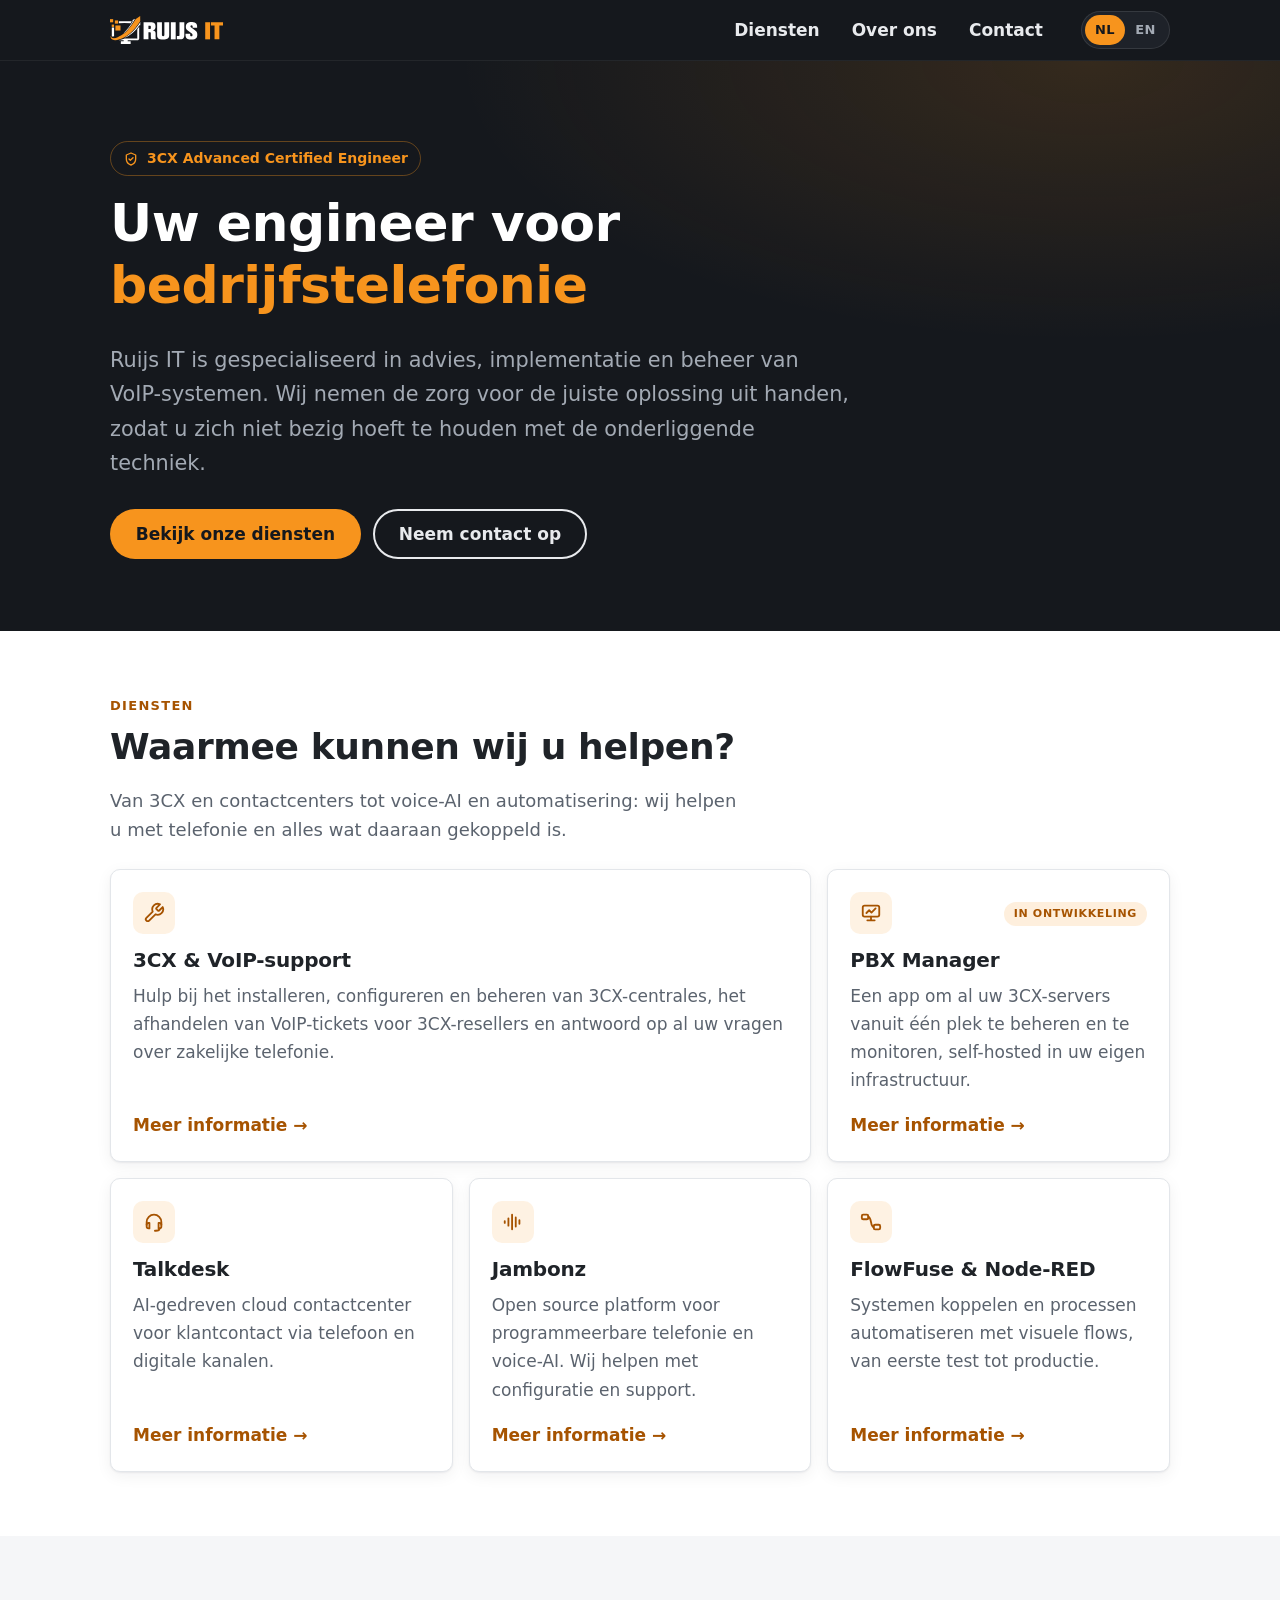
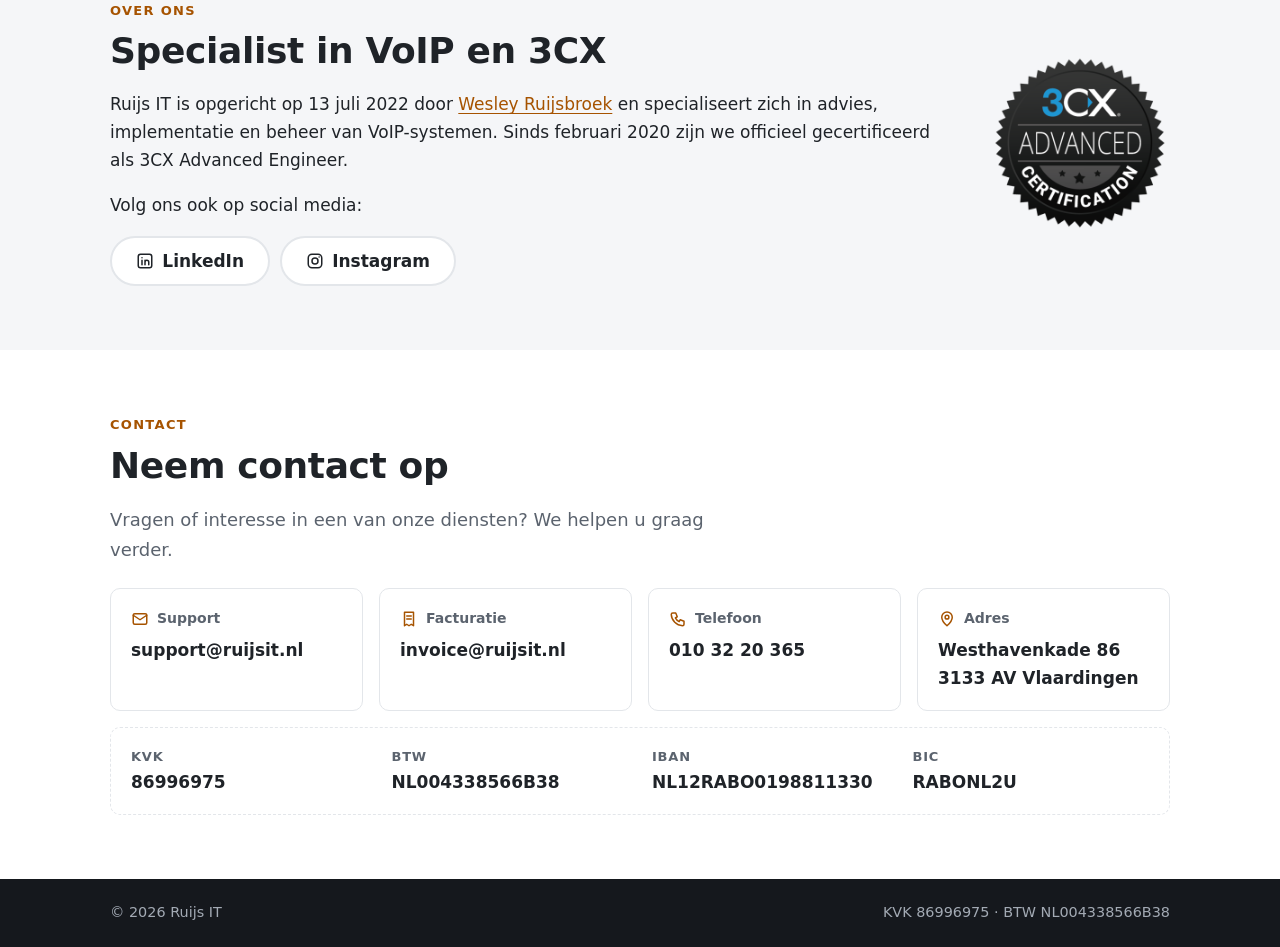
==== index.html @ 97616f8e "first" ====
<!DOCTYPE html>
<html lang="nl">
<head>
  <meta charset="utf-8">
  <meta name="viewport" content="width=device-width, initial-scale=1">
  <title data-i18n="home.title">Ruijs IT — Uw engineer voor bedrijfstelefonie</title>
  <meta name="description" content="Ruijs IT helpt bedrijven met VoIP en zakelijke telefonie: 3CX, Talkdesk, Jambonz, Node-RED en FlowFuse." data-i18n-content="home.meta">
  <meta name="author" content="Ruijs IT">
  <meta name="theme-color" content="#15181d">

  <meta property="og:type" content="website">
  <meta property="og:url" content="https://ruijsit.nl/">
  <meta property="og:title" content="Ruijs IT">
  <meta property="og:description" content="Ruijs IT, uw engineer voor bedrijfstelefonie.">
  <meta property="og:image" content="https://ruijsit.nl/assets/logo/icon-gray-v1-256-white.png">

  <link rel="icon" href="favicon.ico">
  <link rel="stylesheet" href="assets/css/style.css">
  <script src="assets/js/i18n.js" defer></script>
  <script src="assets/js/main.js" defer></script>
</head>
<body id="top">
  <a class="skip-link" href="#main" data-i18n="skip">Naar de inhoud</a>

  <header class="site-header">
    <div class="container header-inner">
      <a class="brand" href="#top">
        <img src="assets/logo/logo-white-v1.svg" alt="Ruijs IT" width="113" height="28">
      </a>

      <nav class="site-nav" id="site-nav" aria-label="Hoofdmenu" data-i18n-aria-label="nav.label">
        <ul>
          <li><a href="#diensten" data-i18n="nav.services">Diensten</a></li>
          <li><a href="#over-ons" data-i18n="nav.about">Over ons</a></li>
          <li><a href="#contact" data-i18n="nav.contact">Contact</a></li>
        </ul>
      </nav>

      <div class="lang-switch" role="group" aria-label="Taal" data-i18n-aria-label="lang.label">
        <button type="button" data-lang="nl" aria-pressed="true" lang="nl" title="Nederlands">NL</button>
        <button type="button" data-lang="en" aria-pressed="false" lang="en" title="English">EN</button>
      </div>

      <button class="nav-toggle" type="button" aria-expanded="false" aria-controls="site-nav" aria-label="Menu">
        <svg class="icon-open" viewBox="0 0 24 24" fill="none" stroke="currentColor" stroke-width="2" stroke-linecap="round" aria-hidden="true"><path d="M4 7h16M4 12h16M4 17h16"/></svg>
        <svg class="icon-close" viewBox="0 0 24 24" fill="none" stroke="currentColor" stroke-width="2" stroke-linecap="round" aria-hidden="true"><path d="M6 6l12 12M18 6L6 18"/></svg>
      </button>
    </div>
  </header>

  <main id="main">

    <!-- Hero -->
    <section class="hero">
      <div class="container">
        <span class="hero-badge">
          <svg viewBox="0 0 24 24" fill="none" stroke="currentColor" stroke-width="2" stroke-linecap="round" stroke-linejoin="round" aria-hidden="true"><path d="M12 3l7 3v6c0 4.5-3 7.7-7 9-4-1.3-7-4.5-7-9V6z"/><path d="M9 12l2 2 4-4"/></svg>
          3CX Advanced Certified Engineer
        </span>
        <h1 data-i18n="hero.title">Uw engineer voor <span class="accent">bedrijfstelefonie</span></h1>
        <p class="lead" data-i18n="hero.lead">Ruijs IT is gespecialiseerd in advies, implementatie en beheer van VoIP-systemen. Wij nemen de zorg voor de juiste oplossing uit handen, zodat u zich niet bezig hoeft te houden met de onderliggende techniek.</p>
        <div class="btn-row">
          <a class="btn btn-primary" href="#diensten" data-i18n="hero.ctaServices">Bekijk onze diensten</a>
          <a class="btn btn-outline" href="#contact" data-i18n="hero.ctaContact">Neem contact op</a>
        </div>
      </div>
    </section>

    <!-- Diensten -->
    <section class="section" id="diensten" aria-labelledby="diensten-title">
      <div class="container">
        <div class="section-head">
          <span class="eyebrow" data-i18n="nav.services">Diensten</span>
          <h2 id="diensten-title" data-i18n="services.title">Waarmee kunnen wij u helpen?</h2>
          <p data-i18n="services.intro">Van 3CX en contactcenters tot voice-AI en automatisering: wij helpen u met telefonie en alles wat daaraan gekoppeld is.</p>
        </div>

        <div class="cards">
          <article class="card card-wide">
            <div class="card-icon">
              <svg viewBox="0 0 24 24" fill="none" stroke="currentColor" stroke-width="2" stroke-linecap="round" stroke-linejoin="round" aria-hidden="true"><path d="M14.7 6.3a1 1 0 0 0 0 1.4l1.6 1.6a1 1 0 0 0 1.4 0l3.8-3.8a6 6 0 0 1-7.9 7.9l-6.9 6.9a2.1 2.1 0 0 1-3-3l6.9-6.9a6 6 0 0 1 7.9-7.9z"/></svg>
            </div>
            <h3><a href="diensten/3cx-voip-support.html" data-i18n="support.title">3CX &amp; VoIP-support</a></h3>
            <p data-i18n="services.support">Hulp bij het installeren, configureren en beheren van 3CX-centrales, het afhandelen van VoIP-tickets voor 3CX-resellers en antwoord op al uw vragen over zakelijke telefonie.</p>
            <span class="card-more" aria-hidden="true"><span data-i18n="services.more">Meer informatie</span> →</span>
          </article>

          <article class="card">
            <div class="card-icon">
              <svg viewBox="0 0 24 24" fill="none" stroke="currentColor" stroke-width="2" stroke-linecap="round" stroke-linejoin="round" aria-hidden="true"><rect x="3" y="4" width="18" height="12" rx="2"/><path d="M8 20h8M12 16v4"/><path d="M7 12l3-3 2.5 2.5L17 7"/></svg>
            </div>
            <span class="tag" data-i18n="pbx.status">In ontwikkeling</span>
            <h3><a href="diensten/pbx-manager.html">PBX Manager</a></h3>
            <p data-i18n="services.pbx">Een app om al uw 3CX-servers vanuit één plek te beheren en te monitoren, self-hosted in uw eigen infrastructuur.</p>
            <span class="card-more" aria-hidden="true"><span data-i18n="services.more">Meer informatie</span> →</span>
          </article>

          <article class="card">
            <div class="card-icon">
              <svg viewBox="0 0 24 24" fill="none" stroke="currentColor" stroke-width="2" stroke-linecap="round" stroke-linejoin="round" aria-hidden="true"><path d="M4 15v-3a8 8 0 0 1 16 0v3"/><path d="M4 15a2 2 0 0 1 2-2h1v6H6a2 2 0 0 1-2-2z"/><path d="M20 15a2 2 0 0 0-2-2h-1v6h1a2 2 0 0 0 2-2z"/><path d="M18 19c0 1.5-1.5 2.5-4 2.5h-1"/></svg>
            </div>
            <h3><a href="diensten/talkdesk.html">Talkdesk</a></h3>
            <p data-i18n="services.talkdesk">AI-gedreven cloud contactcenter voor klantcontact via telefoon en digitale kanalen.</p>
            <span class="card-more" aria-hidden="true"><span data-i18n="services.more">Meer informatie</span> →</span>
          </article>

          <article class="card">
            <div class="card-icon">
              <svg viewBox="0 0 24 24" fill="none" stroke="currentColor" stroke-width="2" stroke-linecap="round" stroke-linejoin="round" aria-hidden="true"><path d="M3 11v2M7 8v8M11 4v16M15 7v10M19 10v4"/></svg>
            </div>
            <h3><a href="diensten/jambonz.html">Jambonz</a></h3>
            <p data-i18n="services.jambonz">Open source platform voor programmeerbare telefonie en voice-AI. Wij helpen met configuratie en support.</p>
            <span class="card-more" aria-hidden="true"><span data-i18n="services.more">Meer informatie</span> →</span>
          </article>

          <article class="card">
            <div class="card-icon">
              <svg viewBox="0 0 24 24" fill="none" stroke="currentColor" stroke-width="2" stroke-linecap="round" stroke-linejoin="round" aria-hidden="true"><rect x="2" y="4" width="7" height="5" rx="1.5"/><rect x="15" y="15" width="7" height="5" rx="1.5"/><path d="M9 6.5c4 0 2 11 6 11"/></svg>
            </div>
            <h3><a href="diensten/flowfuse-node-red.html">FlowFuse &amp; Node-RED</a></h3>
            <p data-i18n="services.flowfuse">Systemen koppelen en processen automatiseren met visuele flows, van eerste test tot productie.</p>
            <span class="card-more" aria-hidden="true"><span data-i18n="services.more">Meer informatie</span> →</span>
          </article>
        </div>
      </div>
    </section>

    <!-- Over ons -->
    <section class="section section-alt" id="over-ons" aria-labelledby="over-ons-title">
      <div class="container split">
        <div>
          <span class="eyebrow" data-i18n="nav.about">Over ons</span>
          <h2 id="over-ons-title" data-i18n="about.title">Specialist in VoIP en 3CX</h2>
          <p data-i18n="about.text">Ruijs IT is opgericht op 13 juli 2022 door <a href="https://www.linkedin.com/in/wesleyruijsbroek" target="_blank" rel="noopener">Wesley Ruijsbroek</a> en specialiseert zich in advies, implementatie en beheer van VoIP-systemen. Sinds februari 2020 zijn we officieel gecertificeerd als 3CX Advanced Engineer.</p>
          <p data-i18n="about.follow">Volg ons ook op social media:</p>
          <div class="socials">
            <a class="btn btn-outline-dark" href="https://www.linkedin.com/company/ruijsit" target="_blank" rel="noopener">
              <svg viewBox="0 0 24 24" fill="none" stroke="currentColor" stroke-width="2" stroke-linecap="round" stroke-linejoin="round" aria-hidden="true"><rect x="3" y="3" width="18" height="18" rx="3"/><path d="M8 11v6M8 7.5v.01M12 17v-6M12 13.5a2.5 2.5 0 0 1 5 0V17"/></svg>
              LinkedIn
            </a>
            <a class="btn btn-outline-dark" href="https://www.instagram.com/ruijsit" target="_blank" rel="noopener">
              <svg viewBox="0 0 24 24" fill="none" stroke="currentColor" stroke-width="2" stroke-linecap="round" stroke-linejoin="round" aria-hidden="true"><rect x="3" y="3" width="18" height="18" rx="5"/><circle cx="12" cy="12" r="4"/><path d="M17.5 6.5v.01"/></svg>
              Instagram
            </a>
          </div>
        </div>
        <div class="split-media">
          <img src="assets/img/advanced-certification.png" width="200" height="196" loading="lazy"
               alt="Certificeringsbadge 3CX Advanced Engineer" data-i18n-alt="about.badgeAlt">
        </div>
      </div>
    </section>

    <!-- Contact -->
    <section class="section" id="contact" aria-labelledby="contact-title">
      <div class="container">
        <div class="section-head">
          <span class="eyebrow">Contact</span>
          <h2 id="contact-title" data-i18n="contact.title">Neem contact op</h2>
          <p data-i18n="contact.intro">Vragen of interesse in een van onze diensten? We helpen u graag verder.</p>
        </div>

        <div class="contact-grid">
          <div class="contact-item">
            <div class="label">
              <svg viewBox="0 0 24 24" fill="none" stroke="currentColor" stroke-width="2" stroke-linecap="round" stroke-linejoin="round" aria-hidden="true"><rect x="3" y="5" width="18" height="14" rx="2"/><path d="M3 7l9 6 9-6"/></svg>
              Support
            </div>
            <a href="mailto:support@ruijsit.nl">support@ruijsit.nl</a>
          </div>
          <div class="contact-item">
            <div class="label">
              <svg viewBox="0 0 24 24" fill="none" stroke="currentColor" stroke-width="2" stroke-linecap="round" stroke-linejoin="round" aria-hidden="true"><path d="M6 3h12v18l-3-2-3 2-3-2-3 2z"/><path d="M9 8h6M9 12h6"/></svg>
              <span data-i18n="contact.billing">Facturatie</span>
            </div>
            <a href="mailto:invoice@ruijsit.nl">invoice@ruijsit.nl</a>
          </div>
          <div class="contact-item">
            <div class="label">
              <svg viewBox="0 0 24 24" fill="none" stroke="currentColor" stroke-width="2" stroke-linecap="round" stroke-linejoin="round" aria-hidden="true"><path d="M5 4h4l2 5-2.5 1.5a11 11 0 0 0 5 5L15 13l5 2v4a2 2 0 0 1-2 2A16 16 0 0 1 3 6a2 2 0 0 1 2-2"/></svg>
              <span data-i18n="contact.phone">Telefoon</span>
            </div>
            <a href="tel:+31103220365" data-i18n="contact.phoneNumber">010 32 20 365</a>
          </div>
          <div class="contact-item">
            <div class="label">
              <svg viewBox="0 0 24 24" fill="none" stroke="currentColor" stroke-width="2" stroke-linecap="round" stroke-linejoin="round" aria-hidden="true"><path d="M12 21s-7-6.2-7-11.5a7 7 0 0 1 14 0C19 14.8 12 21 12 21z"/><circle cx="12" cy="9.5" r="2.5"/></svg>
              <span data-i18n="contact.address">Adres</span>
            </div>
            <a href="https://www.google.nl/maps/place/Westhavenkade+86,+3133+AV+Vlaardingen" target="_blank" rel="noopener">Westhavenkade 86<br>3133 AV Vlaardingen</a>
          </div>
        </div>

        <dl class="company-details">
          <div><dt data-i18n="company.kvk">KVK</dt><dd>86996975</dd></div>
          <div><dt data-i18n="company.vat">BTW</dt><dd>NL004338566B38</dd></div>
          <div><dt>IBAN</dt><dd>NL12RABO0198811330</dd></div>
          <div><dt>BIC</dt><dd>RABONL2U</dd></div>
        </dl>
      </div>
    </section>

  </main>

  <footer class="site-footer">
    <div class="container footer-inner">
      <p>© <span data-year>2026</span> Ruijs IT</p>
      <p data-i18n="footer.reg">KVK 86996975 · BTW NL004338566B38</p>
    </div>
  </footer>
</body>
</html>
---- assets/css/style.css ----
/* ==========================================================================
   Ruijs IT — stylesheet
   ========================================================================== */

:root {
  --orange: #f7941d;          /* brand orange: buttons, accents on dark */
  --orange-hover: #e5850f;
  --orange-ink: #a65300;      /* orange that is readable on white (links) */

  --dark: #15181d;            /* header, hero, footer */
  --dark-soft: #1e2229;
  --text: #1f2328;
  --text-muted: #5b636e;
  --text-on-dark: #e8eaed;
  --text-on-dark-muted: #a3aab4;

  --bg: #ffffff;
  --bg-alt: #f5f6f8;
  --border: #e3e6ea;

  --radius: 10px;
  --shadow: 0 1px 2px rgba(16, 24, 40, .06), 0 4px 16px rgba(16, 24, 40, .06);
  --container: 1100px;
  --header-h: 60px;

  --font: system-ui, -apple-system, "Segoe UI", Roboto, "Helvetica Neue", Arial, sans-serif;
}

/* ---------- Base ---------- */

*, *::before, *::after { box-sizing: border-box; }

html {
  scroll-padding-top: calc(var(--header-h) + 12px);
  -webkit-text-size-adjust: 100%;
}

@media (prefers-reduced-motion: no-preference) {
  html { scroll-behavior: smooth; }
}

body {
  margin: 0;
  font-family: var(--font);
  font-size: 1.0625rem;
  line-height: 1.65;
  color: var(--text);
  background: var(--bg);
}

img { max-width: 100%; height: auto; display: block; }

h1, h2, h3 { line-height: 1.2; margin: 0 0 .5em; letter-spacing: -.01em; }
h1 { font-size: clamp(2rem, 4.5vw, 3.25rem); font-weight: 800; }
h2 { font-size: clamp(1.6rem, 3vw, 2.25rem); font-weight: 750; }
h3 { font-size: 1.25rem; font-weight: 700; }
p  { margin: 0 0 1em; }

a { color: var(--orange-ink); text-underline-offset: 3px; }
a:hover { color: var(--text); }

:focus-visible { outline: 3px solid var(--orange); outline-offset: 2px; border-radius: 4px; }

.container {
  width: 100%;
  max-width: var(--container);
  margin: 0 auto;
  padding: 0 20px;
}

.accent { color: var(--orange); }

.skip-link {
  position: absolute;
  left: 12px;
  top: -100px;
  z-index: 100;
  padding: 8px 14px;
  background: var(--orange);
  color: var(--dark);
  font-weight: 700;
  border-radius: 6px;
}
.skip-link:focus { top: 12px; }

/* ---------- Buttons ---------- */

.btn {
  display: inline-flex;
  align-items: center;
  gap: .5em;
  padding: .75em 1.4em;
  border: 2px solid transparent;
  border-radius: 999px;
  font: inherit;
  font-weight: 700;
  line-height: 1.2;
  text-decoration: none;
  cursor: pointer;
  transition: background-color .15s, border-color .15s, color .15s;
}

.btn-primary { background: var(--orange); color: var(--dark); }
.btn-primary:hover { background: var(--orange-hover); color: var(--dark); }

.btn-outline { border-color: currentColor; color: var(--text-on-dark); }
.btn-outline:hover { color: var(--orange); }

.btn-outline-dark { border-color: var(--border); color: var(--text); background: var(--bg); }
.btn-outline-dark:hover { border-color: var(--text); color: var(--text); }

.btn-row { display: flex; flex-wrap: wrap; gap: 12px; }

/* ---------- Header ---------- */

.site-header {
  position: sticky;
  top: 0;
  z-index: 50;
  background: var(--dark);
  border-bottom: 1px solid rgba(255, 255, 255, .06);
}

.header-inner {
  display: flex;
  align-items: center;
  gap: 24px;
  height: var(--header-h);
}

.brand { display: inline-flex; flex-shrink: 0; }
.brand img { height: 28px; width: auto; }

.site-nav { margin-left: auto; }

.site-nav ul {
  display: flex;
  gap: 4px;
  margin: 0;
  padding: 0;
  list-style: none;
}

.site-nav a {
  display: block;
  padding: 8px 14px;
  color: var(--text-on-dark);
  font-weight: 600;
  text-decoration: none;
  border-radius: 6px;
}
.site-nav a:hover { color: var(--orange); }

.lang-switch {
  display: inline-flex;
  padding: 3px;
  background: var(--dark-soft);
  border: 1px solid rgba(255, 255, 255, .1);
  border-radius: 999px;
}

.lang-switch button {
  padding: 4px 10px;
  border: 0;
  border-radius: 999px;
  background: transparent;
  color: var(--text-on-dark-muted);
  font: inherit;
  font-size: .8125rem;
  font-weight: 700;
  letter-spacing: .04em;
  cursor: pointer;
}
.lang-switch button:hover { color: var(--text-on-dark); }
.lang-switch button[aria-pressed="true"] { background: var(--orange); color: var(--dark); }

.nav-toggle {
  display: none;
  width: 42px;
  height: 42px;
  padding: 0;
  border: 0;
  border-radius: 6px;
  background: transparent;
  color: var(--text-on-dark);
  cursor: pointer;
}
.nav-toggle svg { width: 26px; height: 26px; margin: auto; }
.nav-toggle .icon-close { display: none; }
.nav-open .nav-toggle .icon-open { display: none; }
.nav-open .nav-toggle .icon-close { display: block; }

@media (max-width: 760px) {
  .header-inner { gap: 12px; }
  .lang-switch { margin-left: auto; }
  .nav-toggle { display: inline-flex; }

  .site-nav {
    display: none;
    position: absolute;
    top: var(--header-h);
    left: 0;
    right: 0;
    background: var(--dark);
    border-bottom: 1px solid rgba(255, 255, 255, .08);
  }
  .nav-open .site-nav { display: block; }

  .site-nav ul {
    flex-direction: column;
    max-width: var(--container);
    margin: 0 auto;
    padding: 8px 20px 16px;
  }
  .site-nav a { padding: 12px 0; font-size: 1.0625rem; }
}

/* ---------- Hero (home) ---------- */

.hero {
  background:
    radial-gradient(900px 400px at 85% 0%, rgba(247, 148, 29, .14), transparent 70%),
    var(--dark);
  color: var(--text-on-dark);
  padding: clamp(44px, 7vw, 80px) 0 clamp(44px, 6vw, 72px);
}

.hero h1 { max-width: 16ch; color: #fff; }

.hero .lead {
  max-width: 56ch;
  margin-bottom: 1.4em;
  font-size: clamp(1.125rem, 2vw, 1.3rem);
  color: var(--text-on-dark-muted);
}

.hero-badge {
  display: inline-flex;
  align-items: center;
  gap: 8px;
  margin-bottom: 16px;
  padding: 5px 12px;
  border: 1px solid rgba(247, 148, 29, .35);
  border-radius: 999px;
  color: var(--orange);
  font-size: .875rem;
  font-weight: 700;
}
.hero-badge svg { width: 16px; height: 16px; }

/* ---------- Sections ---------- */

.section { padding: clamp(40px, 5.5vw, 64px) 0; }
.section-alt { background: var(--bg-alt); }

.section-head { max-width: 640px; margin-bottom: 24px; }
.section-head p { color: var(--text-muted); font-size: 1.125rem; margin: 0; }

.eyebrow {
  display: block;
  margin-bottom: 8px;
  color: var(--orange-ink);
  font-size: .8125rem;
  font-weight: 800;
  letter-spacing: .1em;
  text-transform: uppercase;
}

/* ---------- Service cards ---------- */

.cards {
  display: grid;
  grid-template-columns: 1fr;
  gap: 16px;
}

@media (min-width: 640px) {
  .cards { grid-template-columns: repeat(2, 1fr); }
  .card-wide { grid-column: span 2; }
}

@media (min-width: 960px) {
  .cards { grid-template-columns: repeat(3, 1fr); }
}

.card {
  position: relative;
  display: flex;
  flex-direction: column;
  padding: 22px;
  background: var(--bg);
  border: 1px solid var(--border);
  border-radius: var(--radius);
  box-shadow: var(--shadow);
  transition: border-color .15s, transform .15s;
}
.card:hover { border-color: var(--orange); }

@media (prefers-reduced-motion: no-preference) {
  .card:hover { transform: translateY(-2px); }
}

.card-icon {
  display: grid;
  place-items: center;
  width: 42px;
  height: 42px;
  margin-bottom: 14px;
  border-radius: 10px;
  background: rgba(247, 148, 29, .12);
  color: var(--orange-ink);
}
.card-icon svg { width: 22px; height: 22px; }

.card h3 a { color: var(--text); text-decoration: none; }
/* make the whole card clickable via the title link */
.card h3 a::after { content: ""; position: absolute; inset: 0; border-radius: var(--radius); }

.card p { color: var(--text-muted); }

.tag {
  display: inline-block;
  margin-left: 8px;
  padding: 3px 10px;
  border-radius: 999px;
  background: rgba(247, 148, 29, .15);
  color: var(--orange-ink);
  font-size: .6875rem;
  font-weight: 800;
  letter-spacing: .06em;
  text-transform: uppercase;
  vertical-align: middle;
  white-space: nowrap;
}
.page-hero .tag { margin: 0 0 14px; color: var(--orange); }
.card .tag { position: absolute; top: 32px; right: 22px; margin: 0; }

.card-more {
  margin-top: auto;
  color: var(--orange-ink);
  font-weight: 700;
}

/* ---------- About ---------- */

.split {
  display: grid;
  grid-template-columns: minmax(0, 1fr) auto;
  gap: 32px;
  align-items: center;
}

.split-media img { width: 180px; }

@media (max-width: 760px) {
  .split { grid-template-columns: 1fr; gap: 32px; }
  .split-media { order: -1; }
  .split-media img { width: 140px; }
}

.socials { display: flex; flex-wrap: wrap; gap: 10px; margin-top: 16px; }
.socials svg { width: 18px; height: 18px; }

/* ---------- Contact ---------- */

.contact-grid {
  display: grid;
  grid-template-columns: repeat(auto-fit, minmax(230px, 1fr));
  gap: 16px;
}

.contact-item {
  padding: 18px 20px;
  background: var(--bg);
  border: 1px solid var(--border);
  border-radius: var(--radius);
}

.contact-item .label {
  display: flex;
  align-items: center;
  gap: 8px;
  margin-bottom: 6px;
  color: var(--text-muted);
  font-size: .875rem;
  font-weight: 700;
}
.contact-item .label svg { width: 18px; height: 18px; color: var(--orange-ink); }

.contact-item a {
  color: var(--text);
  font-weight: 700;
  text-decoration: none;
  word-break: break-word;
}
.contact-item a:hover { color: var(--orange-ink); text-decoration: underline; }

.company-details {
  display: grid;
  grid-template-columns: repeat(auto-fit, minmax(180px, 1fr));
  gap: 12px 24px;
  margin: 16px 0 0;
  padding: 18px 20px;
  border: 1px dashed var(--border);
  border-radius: var(--radius);
}
.company-details div { display: flex; flex-direction: column; }
.company-details dt { color: var(--text-muted); font-size: .8125rem; font-weight: 700; text-transform: uppercase; letter-spacing: .06em; }
.company-details dd { margin: 0; font-weight: 600; font-variant-numeric: tabular-nums; }

/* ---------- Service detail pages ---------- */

.page-hero {
  background:
    radial-gradient(800px 300px at 90% 0%, rgba(247, 148, 29, .12), transparent 70%),
    var(--dark);
  color: var(--text-on-dark);
  padding: clamp(32px, 5vw, 56px) 0;
}
.page-hero h1 { color: #fff; margin-bottom: .3em; }
.page-hero .lead { max-width: 60ch; margin: 0; font-size: 1.2rem; color: var(--text-on-dark-muted); }

.breadcrumb {
  display: flex;
  flex-wrap: wrap;
  gap: 8px;
  margin: 0 0 14px;
  padding: 0;
  list-style: none;
  font-size: .9rem;
  color: var(--text-on-dark-muted);
}
.breadcrumb a { color: var(--text-on-dark-muted); }
.breadcrumb a:hover { color: var(--orange); }
.breadcrumb li + li::before { content: "/"; margin-right: 8px; opacity: .5; }

.detail {
  display: grid;
  grid-template-columns: minmax(0, 1.4fr) minmax(0, 1fr);
  gap: 40px;
  align-items: start;
}
.prose { max-width: 70ch; }

.prose h2,
.detail h2 { margin-top: 1.1em; font-size: clamp(1.35rem, 2.2vw, 1.6rem); }

.detail-media img { border-radius: var(--radius); box-shadow: var(--shadow); }

@media (max-width: 860px) {
  .detail { grid-template-columns: 1fr; gap: 24px; }
  .detail-media { max-width: 420px; }
}

.checklist {
  display: grid;
  gap: 8px;
  margin: 0 0 1.25em;
  padding: 0;
  list-style: none;
}
.checklist li {
  position: relative;
  padding-left: 34px;
}
.checklist li::before {
  content: "";
  position: absolute;
  left: 0;
  top: .2em;
  width: 22px;
  height: 22px;
  border-radius: 50%;
  background: rgba(247, 148, 29, .15)
    url("data:image/svg+xml,%3Csvg xmlns='http://www.w3.org/2000/svg' viewBox='0 0 24 24' fill='none' stroke='%23a65300' stroke-width='3' stroke-linecap='round' stroke-linejoin='round'%3E%3Cpath d='M5 12.5l4.5 4.5L19 7.5'/%3E%3C/svg%3E")
    center / 14px no-repeat;
}

/* "In het kort" facts box */

.facts {
  padding: 22px;
  background: var(--bg-alt);
  border: 1px solid var(--border);
  border-radius: var(--radius);
}
.facts h2 { margin: 0 0 12px; font-size: 1.125rem; }
.facts dl { display: grid; gap: 10px; margin: 0; }
.facts dt { color: var(--text-muted); font-size: .8125rem; font-weight: 700; text-transform: uppercase; letter-spacing: .06em; }
.facts dd { margin: 0; font-weight: 600; }
.facts img { width: 140px; margin: 0 auto; }
.facts p { margin: 16px 0 0; text-align: center; color: var(--text-muted); }

/* Feature tiles */

.features {
  display: grid;
  grid-template-columns: repeat(auto-fit, minmax(240px, 1fr));
  gap: 16px;
  margin-top: 4px;
}
.feature {
  padding: 20px;
  background: var(--bg);
  border: 1px solid var(--border);
  border-radius: var(--radius);
}
.feature h3 { font-size: 1.0625rem; margin-bottom: .4em; }
.feature p { margin: 0; color: var(--text-muted); font-size: 1rem; }

/* FAQ */

.faq { display: grid; gap: 8px; max-width: 820px; }
.faq details {
  background: var(--bg);
  border: 1px solid var(--border);
  border-radius: var(--radius);
}
.faq summary {
  display: flex;
  justify-content: space-between;
  gap: 16px;
  padding: 14px 18px;
  font-weight: 700;
  cursor: pointer;
  list-style: none;
}
.faq summary::-webkit-details-marker { display: none; }
.faq summary::after { content: "+"; color: var(--orange-ink); font-size: 1.4rem; line-height: 1; }
.faq details[open] summary::after { content: "−"; }
.faq details p { margin: 0; padding: 0 18px 16px; color: var(--text-muted); }

/* Screenshot tabs (PBX Manager) */

.shots { margin-top: 36px; }

.tabs {
  display: flex;
  flex-wrap: wrap;
  gap: 8px;
  margin-bottom: 16px;
}

.tabs button {
  padding: 8px 16px;
  border: 1px solid var(--border);
  border-radius: 999px;
  background: var(--bg);
  color: var(--text);
  font: inherit;
  font-size: .9375rem;
  font-weight: 600;
  cursor: pointer;
}
.tabs button:hover { border-color: var(--text); }
.tabs button[aria-selected="true"] { background: var(--dark); border-color: var(--dark); color: #fff; }

.shot {
  margin: 0;
  overflow: hidden;
  border: 1px solid var(--border);
  border-radius: var(--radius);
  box-shadow: var(--shadow);
  background: var(--bg-alt);
}
.shot[hidden] { display: none; }

/* CTA band */

.cta {
  display: flex;
  flex-wrap: wrap;
  align-items: center;
  justify-content: space-between;
  gap: 20px;
  padding: clamp(22px, 3.5vw, 36px);
  background: var(--dark);
  color: var(--text-on-dark);
  border-radius: calc(var(--radius) * 1.5);
}
.cta h2 { color: #fff; margin-bottom: .2em; font-size: clamp(1.4rem, 2.6vw, 1.9rem); }
.cta p { margin: 0; color: var(--text-on-dark-muted); }

/* ---------- Footer ---------- */

.site-footer {
  padding: 22px 0;
  background: var(--dark);
  color: var(--text-on-dark-muted);
  font-size: .9rem;
}

.footer-inner {
  display: flex;
  flex-wrap: wrap;
  align-items: center;
  justify-content: space-between;
  gap: 12px 24px;
}

.footer-inner p { margin: 0; }
.footer-inner a { color: var(--text-on-dark-muted); }
.footer-inner a:hover { color: var(--orange); }
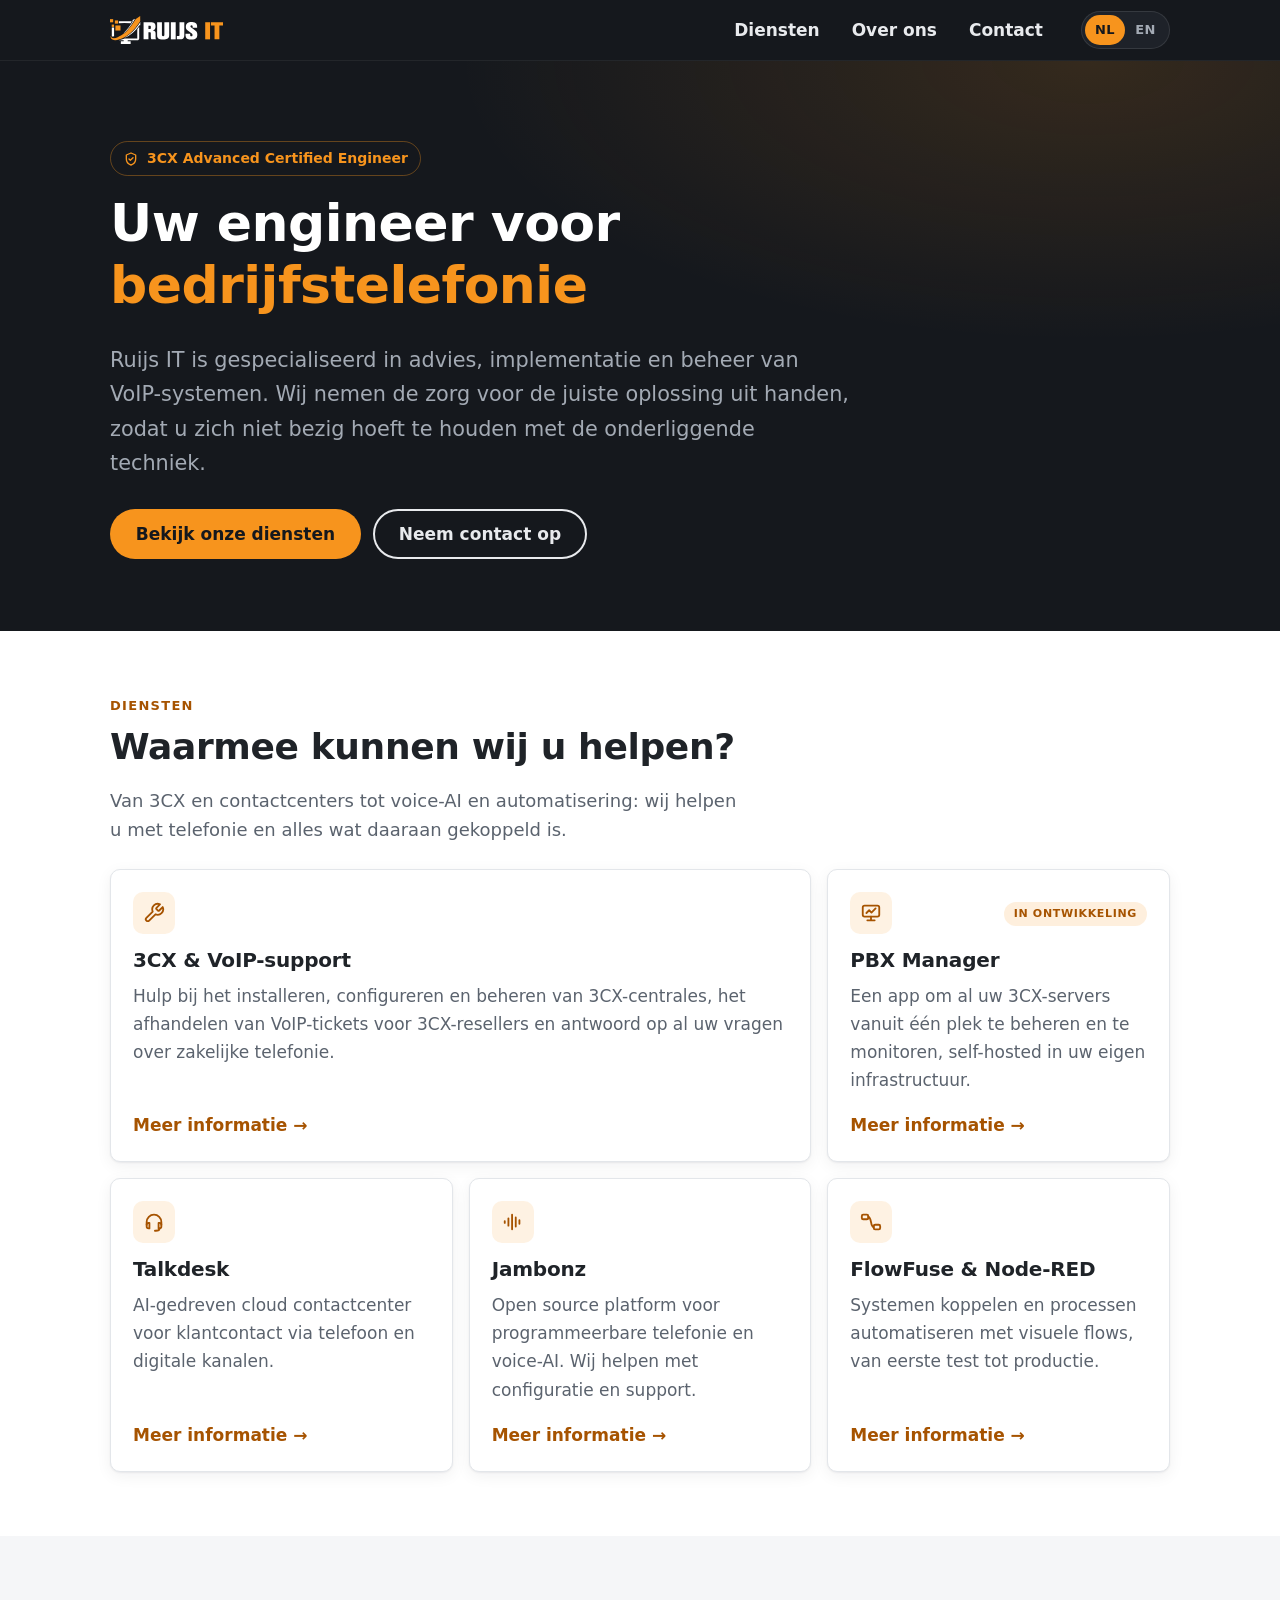
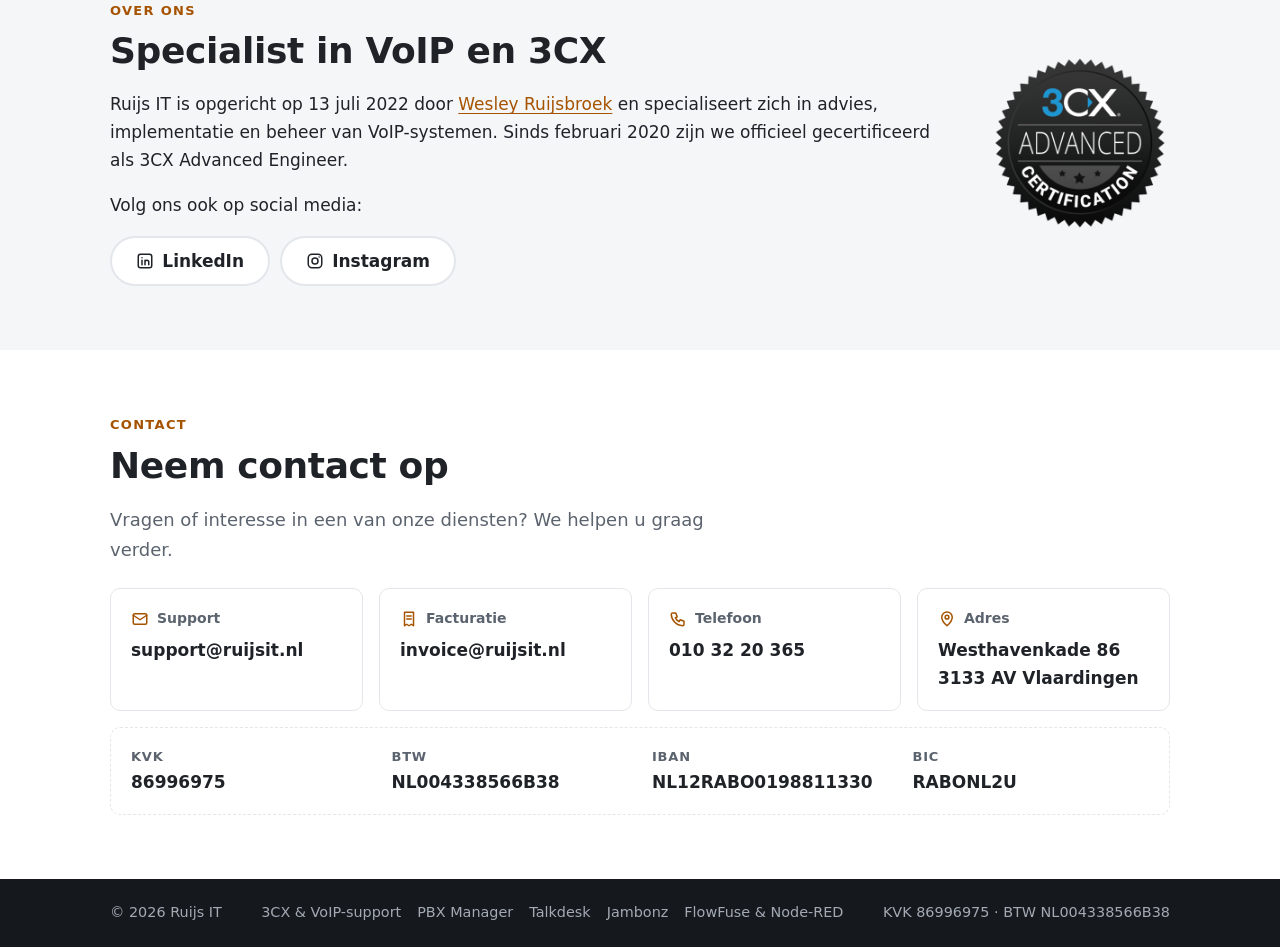
==== commit 8063316a: "Add SEO, tighter spacing and English documentation - SEO: unique titles and descriptions (NL/EN), ca" ====
--- a/index.html
+++ b/index.html
@@ -3,21 +3,91 @@
 <head>
   <meta charset="utf-8">
   <meta name="viewport" content="width=device-width, initial-scale=1">
-  <title data-i18n="home.title">Ruijs IT — Uw engineer voor bedrijfstelefonie</title>
-  <meta name="description" content="Ruijs IT helpt bedrijven met VoIP en zakelijke telefonie: 3CX, Talkdesk, Jambonz, Node-RED en FlowFuse." data-i18n-content="home.meta">
-  <meta name="author" content="Ruijs IT">
+  <title data-i18n="home.title">Ruijs IT — 3CX- en VoIP-specialist voor zakelijke telefonie</title>
+  <meta name="description" content="Ruijs IT uit Vlaardingen helpt bedrijven en 3CX-resellers met VoIP en zakelijke telefonie: 3CX-support, PBX Manager, Talkdesk, Jambonz en Node-RED/FlowFuse." data-i18n-content="home.meta">
+  <link rel="canonical" href="https://ruijsit.nl/">
   <meta name="theme-color" content="#15181d">
 
   <meta property="og:type" content="website">
+  <meta property="og:site_name" content="Ruijs IT">
+  <meta property="og:locale" content="nl_NL">
   <meta property="og:url" content="https://ruijsit.nl/">
-  <meta property="og:title" content="Ruijs IT">
-  <meta property="og:description" content="Ruijs IT, uw engineer voor bedrijfstelefonie.">
-  <meta property="og:image" content="https://ruijsit.nl/assets/logo/icon-gray-v1-256-white.png">
+  <meta property="og:title" content="Ruijs IT — 3CX- en VoIP-specialist voor zakelijke telefonie">
+  <meta property="og:description" content="Ruijs IT uit Vlaardingen helpt bedrijven en 3CX-resellers met VoIP en zakelijke telefonie: 3CX-support, PBX Manager, Talkdesk, Jambonz en Node-RED/FlowFuse.">
+  <meta property="og:image" content="https://ruijsit.nl/assets/img/og-image.jpg">
+  <meta property="og:image:width" content="1200">
+  <meta property="og:image:height" content="630">
+  <meta property="og:image:alt" content="Ruijs IT — 3CX- en VoIP-specialist voor zakelijke telefonie">
+  <meta name="twitter:card" content="summary_large_image">
 
   <link rel="icon" href="favicon.ico">
   <link rel="stylesheet" href="assets/css/style.css">
   <script src="assets/js/i18n.js" defer></script>
   <script src="assets/js/main.js" defer></script>
+  <script type="application/ld+json">
+  {
+    "@context": "https://schema.org",
+    "@graph": [
+      {
+        "@type": "ProfessionalService",
+        "@id": "https://ruijsit.nl/#organization",
+        "name": "Ruijs IT",
+        "url": "https://ruijsit.nl/",
+        "logo": "https://ruijsit.nl/assets/logo/icon-gray-v1-256-white.png",
+        "image": "https://ruijsit.nl/assets/img/og-image.jpg",
+        "description": "Ruijs IT uit Vlaardingen helpt bedrijven en 3CX-resellers met VoIP en zakelijke telefonie: 3CX-support, PBX Manager, Talkdesk, Jambonz en Node-RED/FlowFuse.",
+        "email": "support@ruijsit.nl",
+        "telephone": "+31103220365",
+        "address": {
+          "@type": "PostalAddress",
+          "streetAddress": "Westhavenkade 86",
+          "postalCode": "3133 AV",
+          "addressLocality": "Vlaardingen",
+          "addressCountry": "NL"
+        },
+        "areaServed": {
+          "@type": "Country",
+          "name": "Nederland"
+        },
+        "foundingDate": "2022-07-13",
+        "founder": {
+          "@type": "Person",
+          "name": "Wesley Ruijsbroek",
+          "sameAs": "https://www.linkedin.com/in/wesleyruijsbroek"
+        },
+        "vatID": "NL004338566B38",
+        "identifier": {
+          "@type": "PropertyValue",
+          "propertyID": "KvK",
+          "value": "86996975"
+        },
+        "sameAs": [
+          "https://www.linkedin.com/company/ruijsit",
+          "https://www.instagram.com/ruijsit"
+        ],
+        "knowsAbout": [
+          "3CX",
+          "VoIP",
+          "SIP",
+          "Talkdesk",
+          "Jambonz",
+          "Node-RED",
+          "FlowFuse"
+        ]
+      },
+      {
+        "@type": "WebSite",
+        "@id": "https://ruijsit.nl/#website",
+        "url": "https://ruijsit.nl/",
+        "name": "Ruijs IT",
+        "inLanguage": "nl-NL",
+        "publisher": {
+          "@id": "https://ruijsit.nl/#organization"
+        }
+      }
+    ]
+  }
+  </script>
 </head>
 <body id="top">
   <a class="skip-link" href="#main" data-i18n="skip">Naar de inhoud</a>
@@ -66,7 +136,7 @@
       </div>
     </section>
 
-    <!-- Diensten -->
+    <!-- Services -->
     <section class="section" id="diensten" aria-labelledby="diensten-title">
       <div class="container">
         <div class="section-head">
@@ -125,7 +195,7 @@
       </div>
     </section>
 
-    <!-- Over ons -->
+    <!-- About -->
     <section class="section section-alt" id="over-ons" aria-labelledby="over-ons-title">
       <div class="container split">
         <div>
@@ -205,6 +275,13 @@
   <footer class="site-footer">
     <div class="container footer-inner">
       <p>© <span data-year>2026</span> Ruijs IT</p>
+      <nav class="footer-links" aria-label="Diensten" data-i18n-aria-label="nav.services">
+        <a href="diensten/3cx-voip-support.html" data-i18n="support.title">3CX &amp; VoIP-support</a>
+        <a href="diensten/pbx-manager.html">PBX Manager</a>
+        <a href="diensten/talkdesk.html">Talkdesk</a>
+        <a href="diensten/jambonz.html">Jambonz</a>
+        <a href="diensten/flowfuse-node-red.html">FlowFuse &amp; Node-RED</a>
+      </nav>
       <p data-i18n="footer.reg">KVK 86996975 · BTW NL004338566B38</p>
     </div>
   </footer>
--- a/assets/css/style.css
+++ b/assets/css/style.css
@@ -476,7 +476,7 @@
     center / 14px no-repeat;
 }
 
-/* "In het kort" facts box */
+/* Facts box ("At a glance") */
 
 .facts {
   padding: 22px;
@@ -599,5 +599,7 @@
 }
 
 .footer-inner p { margin: 0; }
+.footer-links { display: flex; flex-wrap: wrap; gap: 4px 16px; }
+.footer-links a { text-decoration: none; }
 .footer-inner a { color: var(--text-on-dark-muted); }
 .footer-inner a:hover { color: var(--orange); }
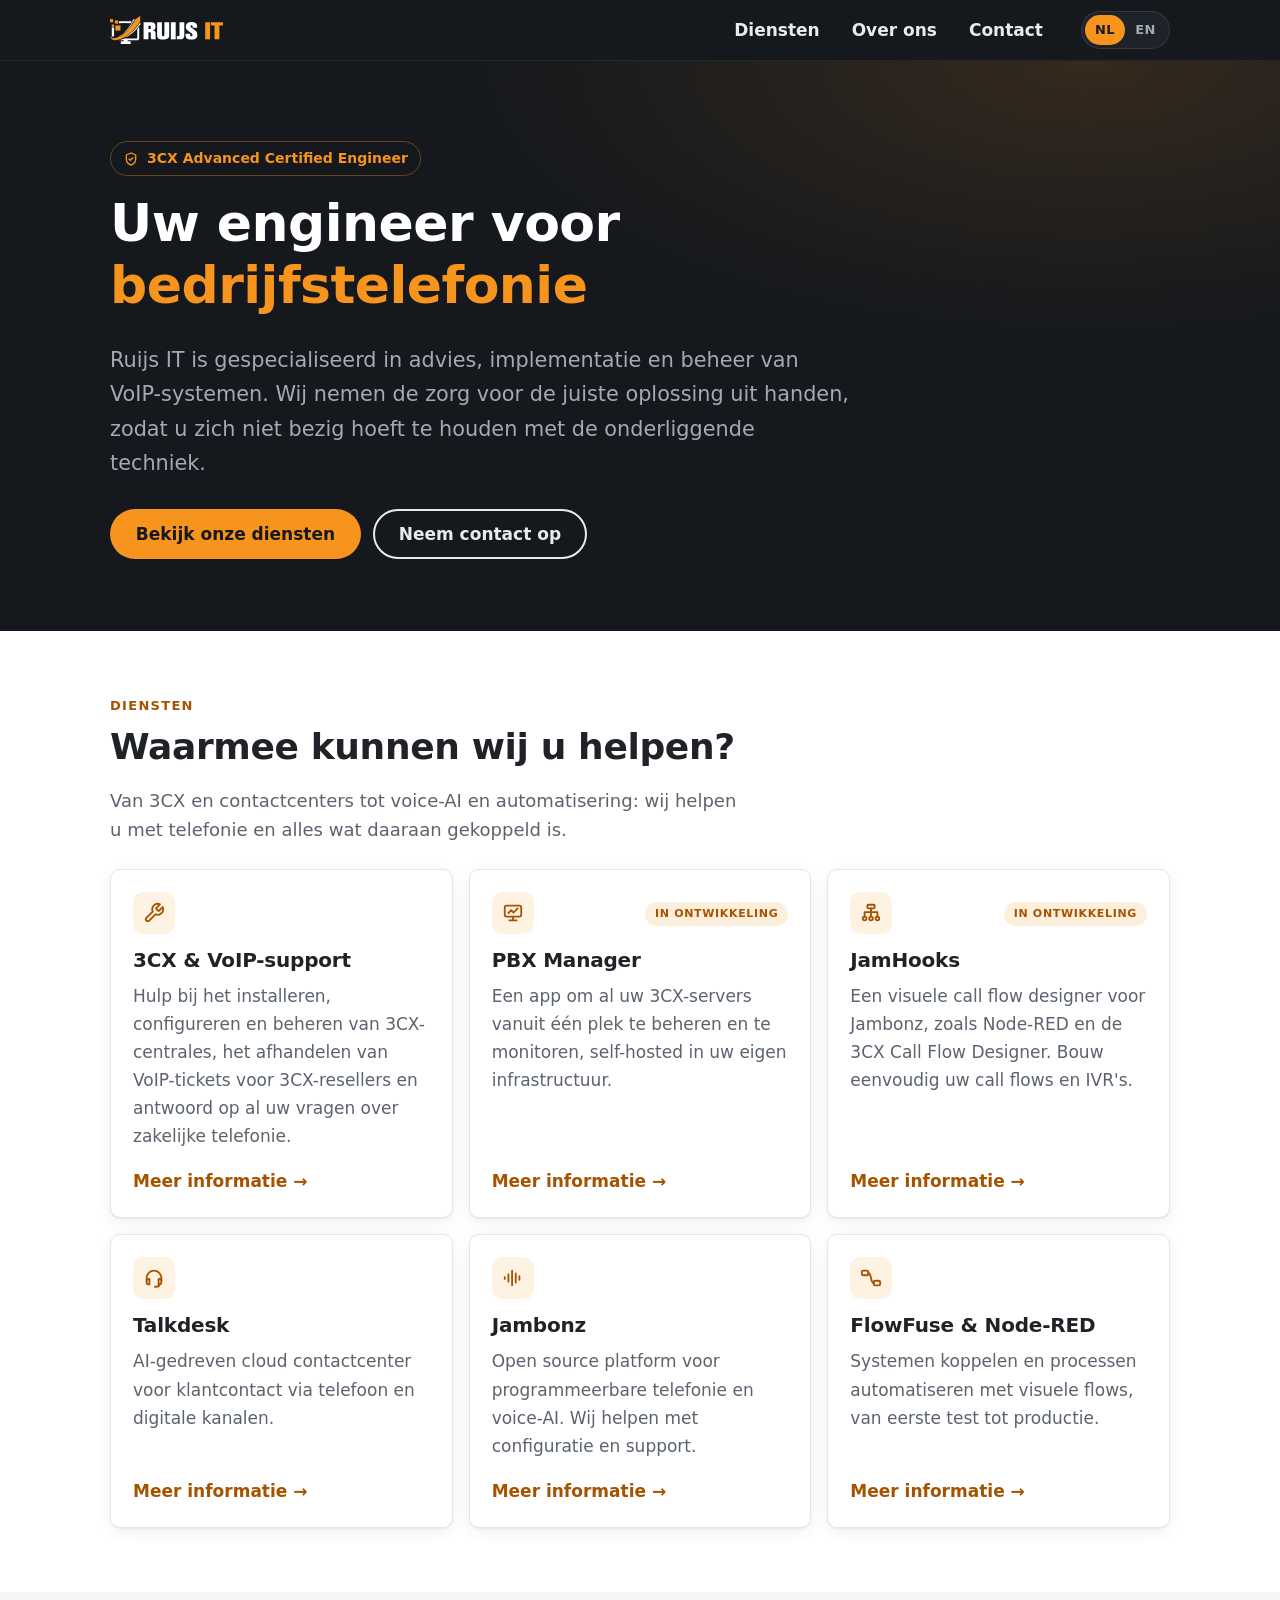
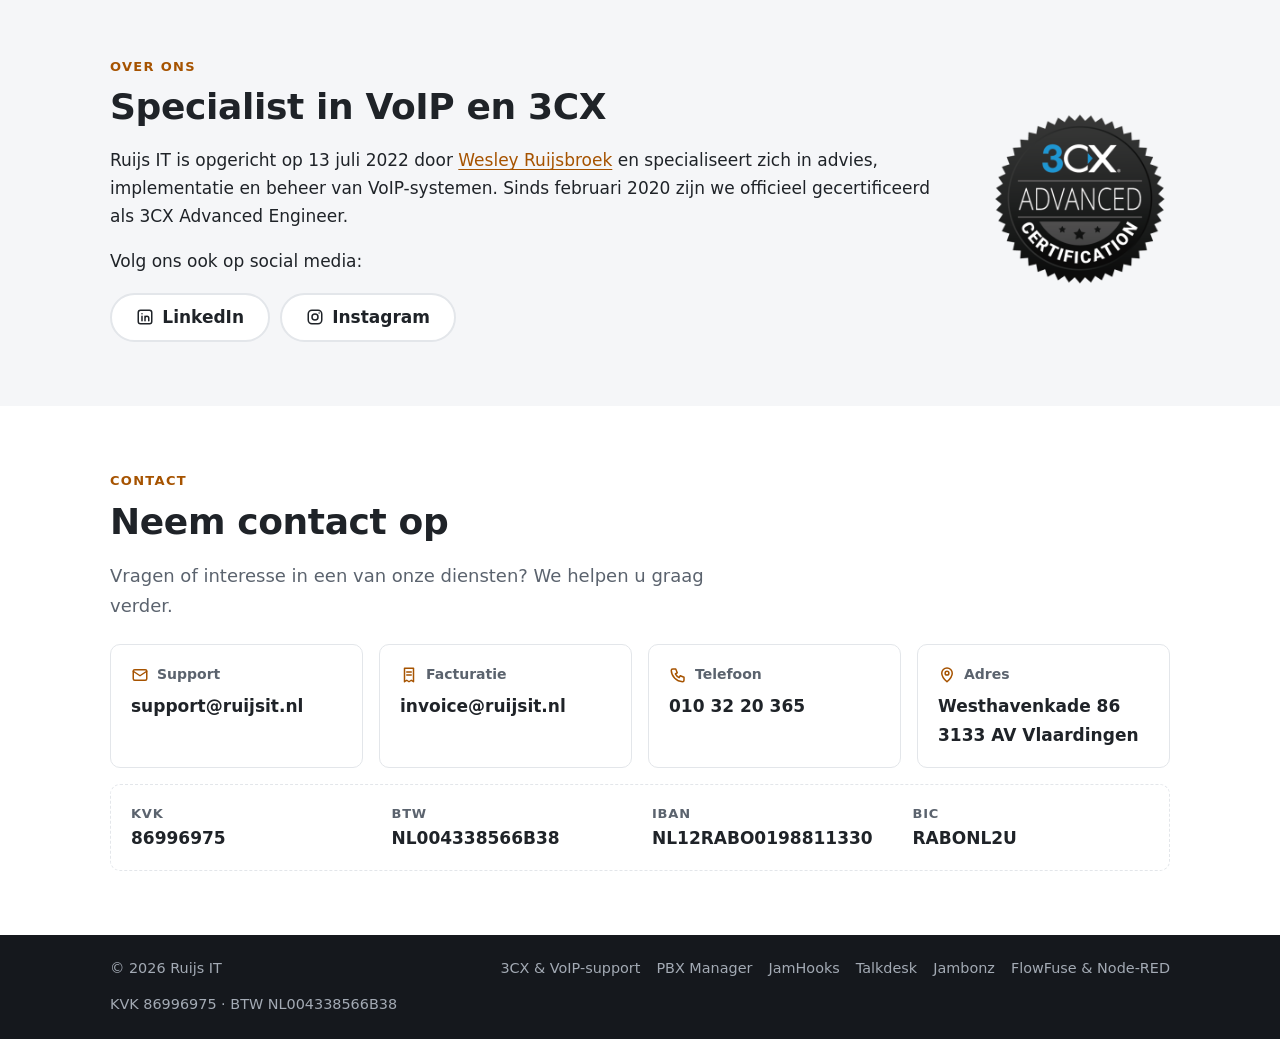
==== commit 924380f4: "Add JamHooks product page and even services grid Add JamHooks, a visual call flow designer for Jambo" ====
--- a/index.html
+++ b/index.html
@@ -146,7 +146,7 @@
         </div>
 
         <div class="cards">
-          <article class="card card-wide">
+          <article class="card">
             <div class="card-icon">
               <svg viewBox="0 0 24 24" fill="none" stroke="currentColor" stroke-width="2" stroke-linecap="round" stroke-linejoin="round" aria-hidden="true"><path d="M14.7 6.3a1 1 0 0 0 0 1.4l1.6 1.6a1 1 0 0 0 1.4 0l3.8-3.8a6 6 0 0 1-7.9 7.9l-6.9 6.9a2.1 2.1 0 0 1-3-3l6.9-6.9a6 6 0 0 1 7.9-7.9z"/></svg>
             </div>
@@ -162,6 +162,16 @@
             <span class="tag" data-i18n="pbx.status">In ontwikkeling</span>
             <h3><a href="diensten/pbx-manager.html">PBX Manager</a></h3>
             <p data-i18n="services.pbx">Een app om al uw 3CX-servers vanuit één plek te beheren en te monitoren, self-hosted in uw eigen infrastructuur.</p>
+            <span class="card-more" aria-hidden="true"><span data-i18n="services.more">Meer informatie</span> →</span>
+          </article>
+
+          <article class="card">
+            <div class="card-icon">
+              <svg viewBox="0 0 24 24" fill="none" stroke="currentColor" stroke-width="2" stroke-linecap="round" stroke-linejoin="round" aria-hidden="true"><rect x="8" y="3" width="8" height="4" rx="1"/><path d="M12 7v4M5 11h14M5 11v5M12 11v5M19 11v5"/><circle cx="5" cy="18" r="2"/><circle cx="12" cy="18" r="2"/><circle cx="19" cy="18" r="2"/></svg>
+            </div>
+            <span class="tag" data-i18n="jamhooks.status">In ontwikkeling</span>
+            <h3><a href="diensten/jamhooks.html">JamHooks</a></h3>
+            <p data-i18n="services.jamhooks">Een visuele call flow designer voor Jambonz, zoals Node-RED en de 3CX Call Flow Designer. Bouw eenvoudig uw call flows en IVR's.</p>
             <span class="card-more" aria-hidden="true"><span data-i18n="services.more">Meer informatie</span> →</span>
           </article>
 
@@ -278,6 +288,7 @@
       <nav class="footer-links" aria-label="Diensten" data-i18n-aria-label="nav.services">
         <a href="diensten/3cx-voip-support.html" data-i18n="support.title">3CX &amp; VoIP-support</a>
         <a href="diensten/pbx-manager.html">PBX Manager</a>
+        <a href="diensten/jamhooks.html">JamHooks</a>
         <a href="diensten/talkdesk.html">Talkdesk</a>
         <a href="diensten/jambonz.html">Jambonz</a>
         <a href="diensten/flowfuse-node-red.html">FlowFuse &amp; Node-RED</a>
--- a/assets/css/style.css
+++ b/assets/css/style.css
@@ -276,7 +276,6 @@
 
 @media (min-width: 640px) {
   .cards { grid-template-columns: repeat(2, 1fr); }
-  .card-wide { grid-column: span 2; }
 }
 
 @media (min-width: 960px) {
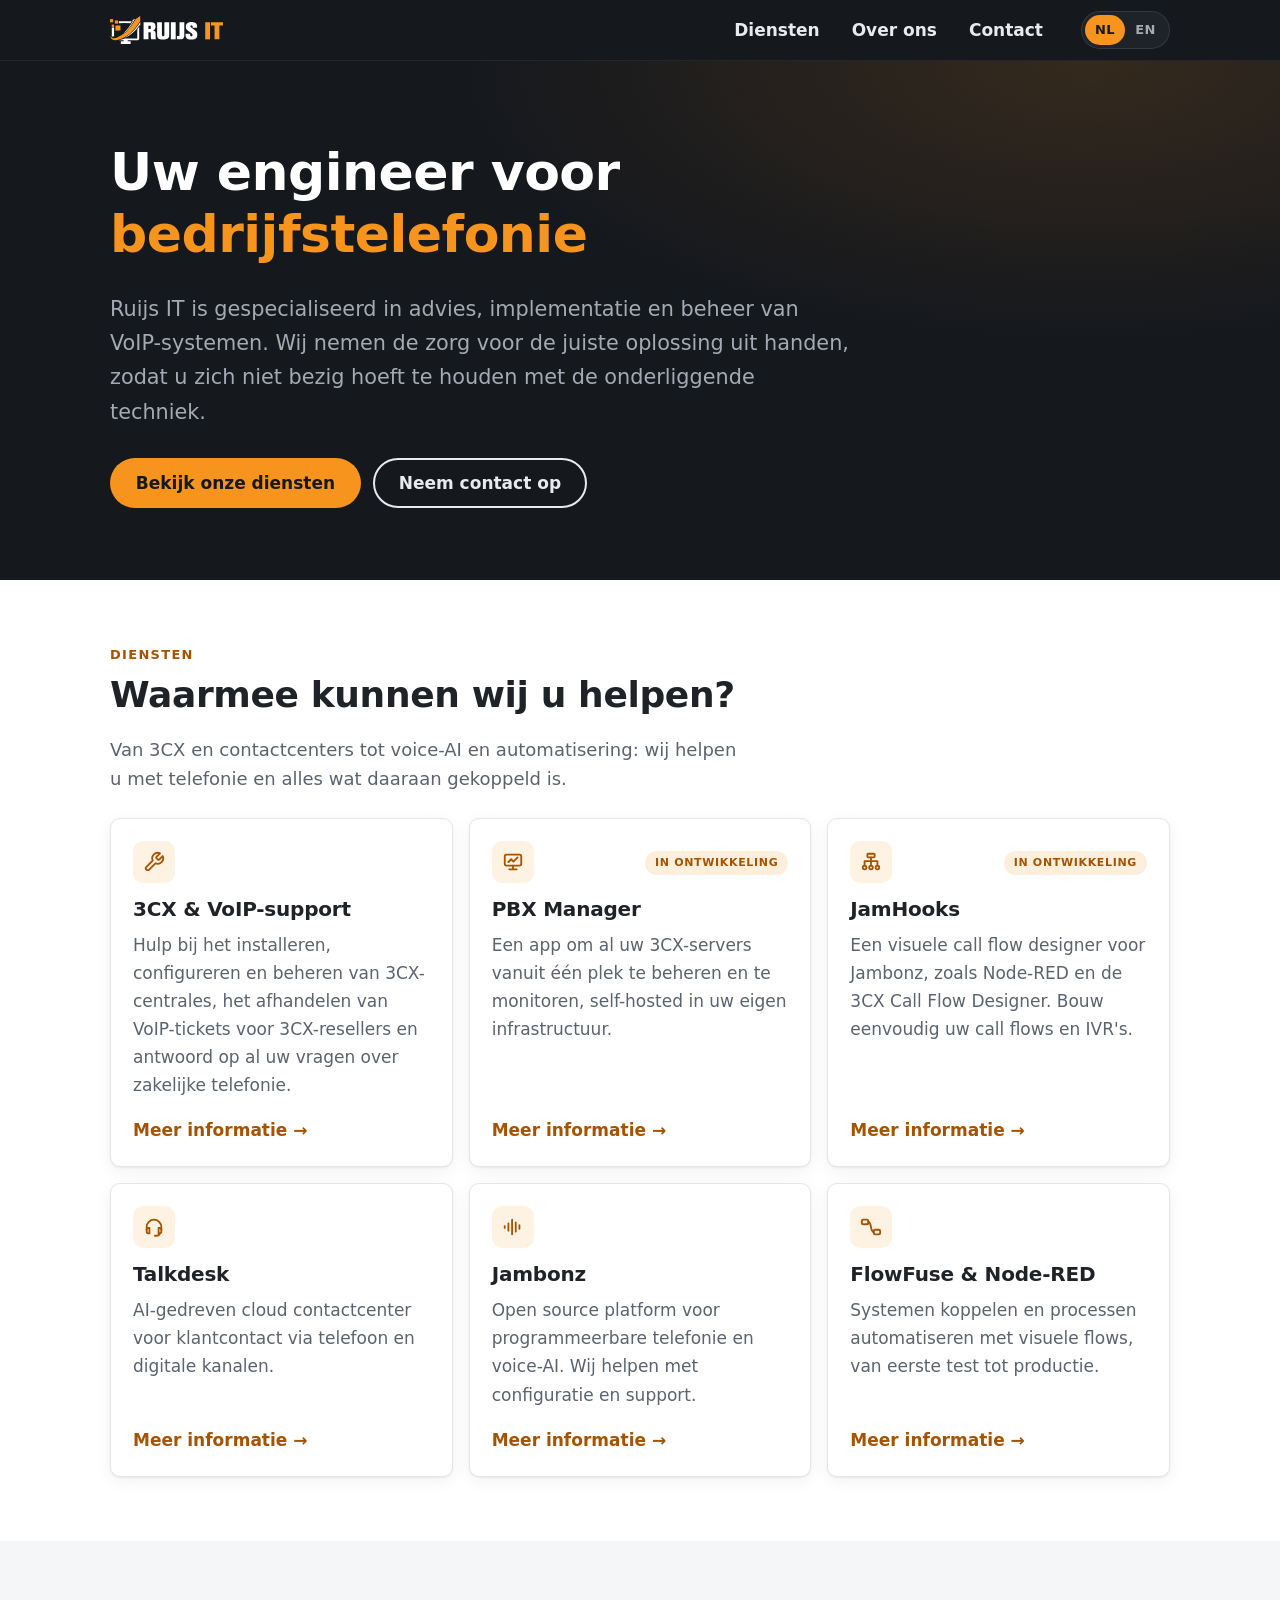
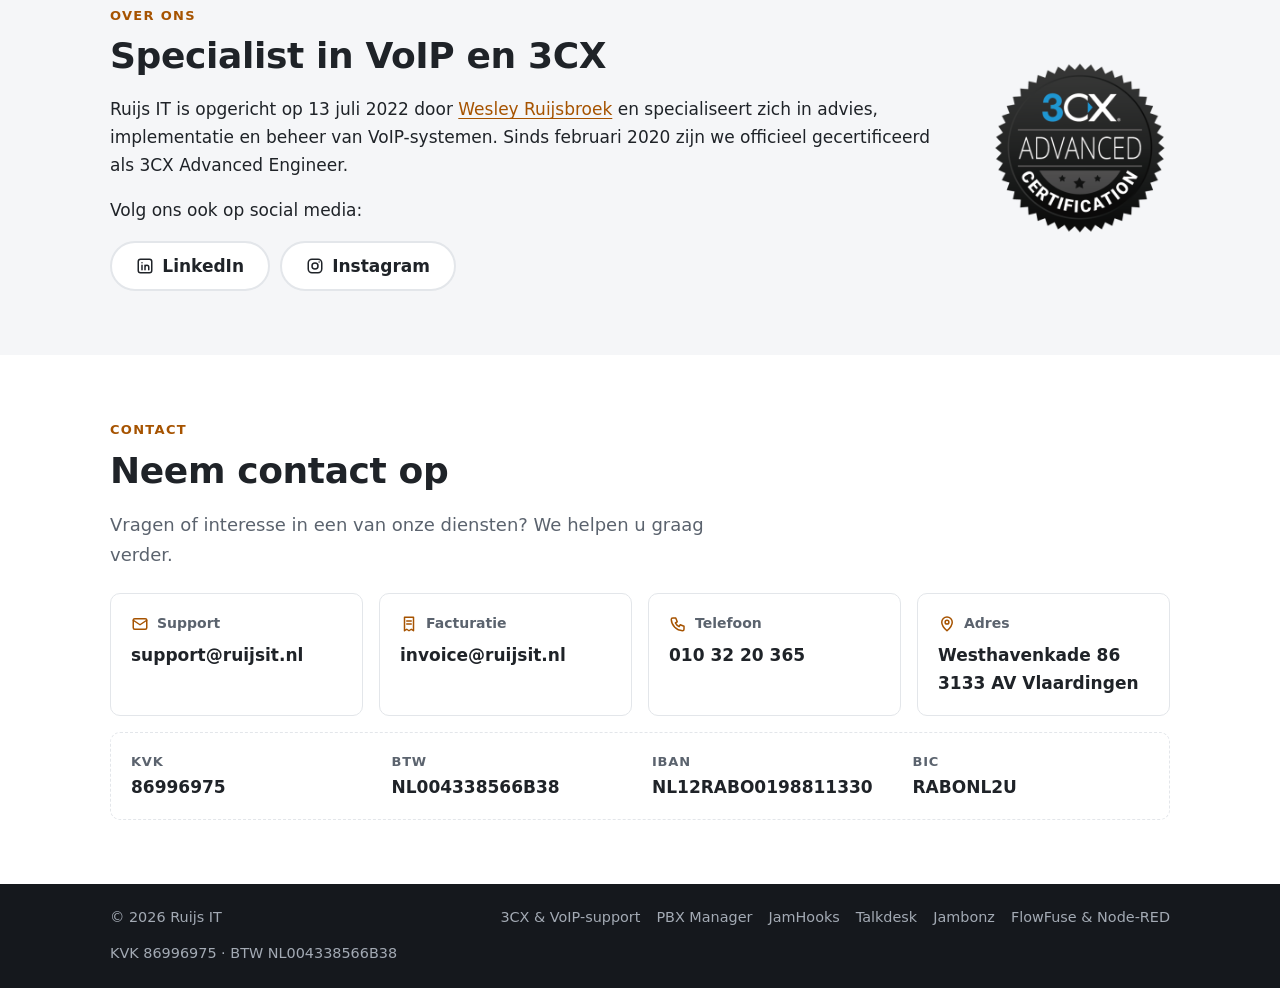
==== commit 7ce4da38: "Replace em dashes with hyphens Use a plain hyphen as the separator in page titles, og:title and og:i" ====
--- a/index.html
+++ b/index.html
@@ -3,7 +3,7 @@
 <head>
   <meta charset="utf-8">
   <meta name="viewport" content="width=device-width, initial-scale=1">
-  <title data-i18n="home.title">Ruijs IT — 3CX- en VoIP-specialist voor zakelijke telefonie</title>
+  <title data-i18n="home.title">Ruijs IT - 3CX- en VoIP-specialist voor zakelijke telefonie</title>
   <meta name="description" content="Ruijs IT uit Vlaardingen helpt bedrijven en 3CX-resellers met VoIP en zakelijke telefonie: 3CX-support, PBX Manager, Talkdesk, Jambonz en Node-RED/FlowFuse." data-i18n-content="home.meta">
   <link rel="canonical" href="https://ruijsit.nl/">
   <meta name="theme-color" content="#15181d">
@@ -12,12 +12,12 @@
   <meta property="og:site_name" content="Ruijs IT">
   <meta property="og:locale" content="nl_NL">
   <meta property="og:url" content="https://ruijsit.nl/">
-  <meta property="og:title" content="Ruijs IT — 3CX- en VoIP-specialist voor zakelijke telefonie">
+  <meta property="og:title" content="Ruijs IT - 3CX- en VoIP-specialist voor zakelijke telefonie">
   <meta property="og:description" content="Ruijs IT uit Vlaardingen helpt bedrijven en 3CX-resellers met VoIP en zakelijke telefonie: 3CX-support, PBX Manager, Talkdesk, Jambonz en Node-RED/FlowFuse.">
   <meta property="og:image" content="https://ruijsit.nl/assets/img/og-image.jpg">
   <meta property="og:image:width" content="1200">
   <meta property="og:image:height" content="630">
-  <meta property="og:image:alt" content="Ruijs IT — 3CX- en VoIP-specialist voor zakelijke telefonie">
+  <meta property="og:image:alt" content="Ruijs IT - 3CX- en VoIP-specialist voor zakelijke telefonie">
   <meta name="twitter:card" content="summary_large_image">
 
   <link rel="icon" href="favicon.ico">
@@ -123,10 +123,6 @@
     <!-- Hero -->
     <section class="hero">
       <div class="container">
-        <span class="hero-badge">
-          <svg viewBox="0 0 24 24" fill="none" stroke="currentColor" stroke-width="2" stroke-linecap="round" stroke-linejoin="round" aria-hidden="true"><path d="M12 3l7 3v6c0 4.5-3 7.7-7 9-4-1.3-7-4.5-7-9V6z"/><path d="M9 12l2 2 4-4"/></svg>
-          3CX Advanced Certified Engineer
-        </span>
         <h1 data-i18n="hero.title">Uw engineer voor <span class="accent">bedrijfstelefonie</span></h1>
         <p class="lead" data-i18n="hero.lead">Ruijs IT is gespecialiseerd in advies, implementatie en beheer van VoIP-systemen. Wij nemen de zorg voor de juiste oplossing uit handen, zodat u zich niet bezig hoeft te houden met de onderliggende techniek.</p>
         <div class="btn-row">
--- a/assets/css/style.css
+++ b/assets/css/style.css
@@ -1,5 +1,5 @@
 /* ==========================================================================
-   Ruijs IT — stylesheet
+   Ruijs IT - stylesheet
    ========================================================================== */
 
 :root {
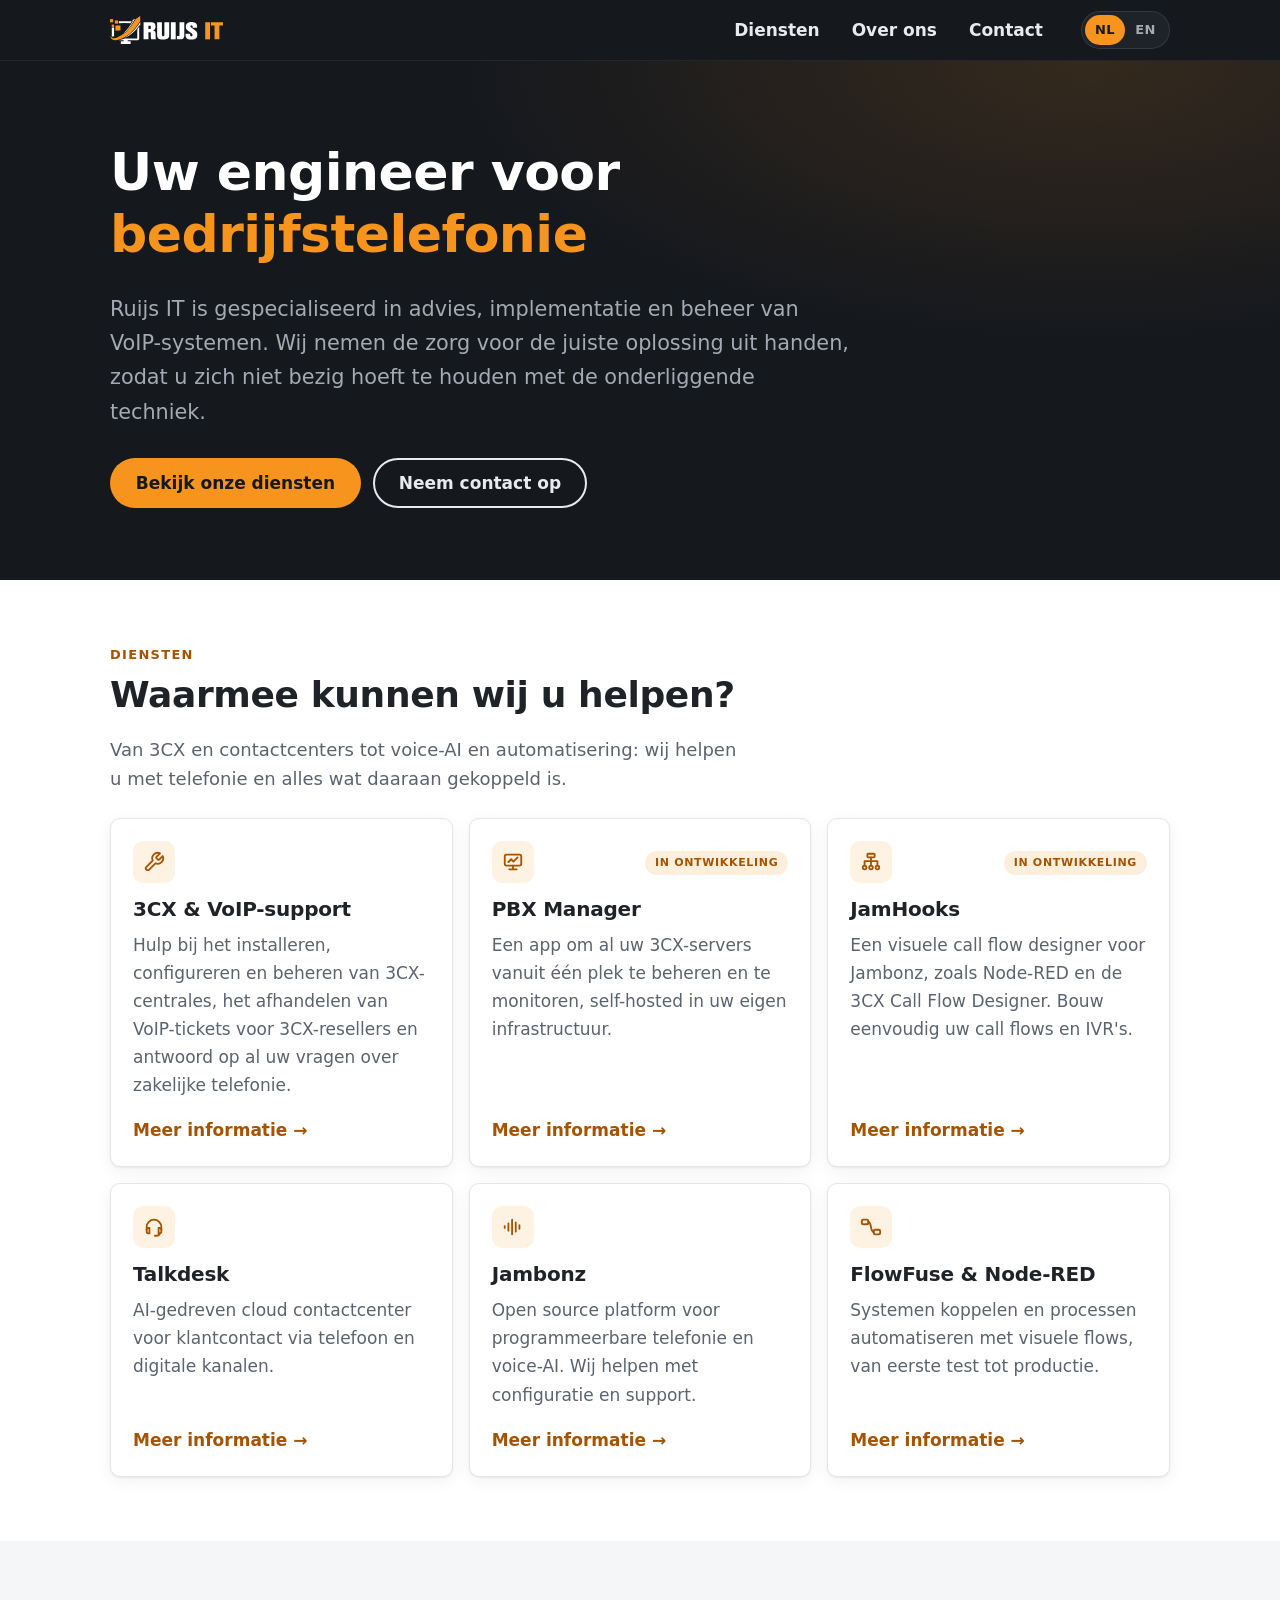
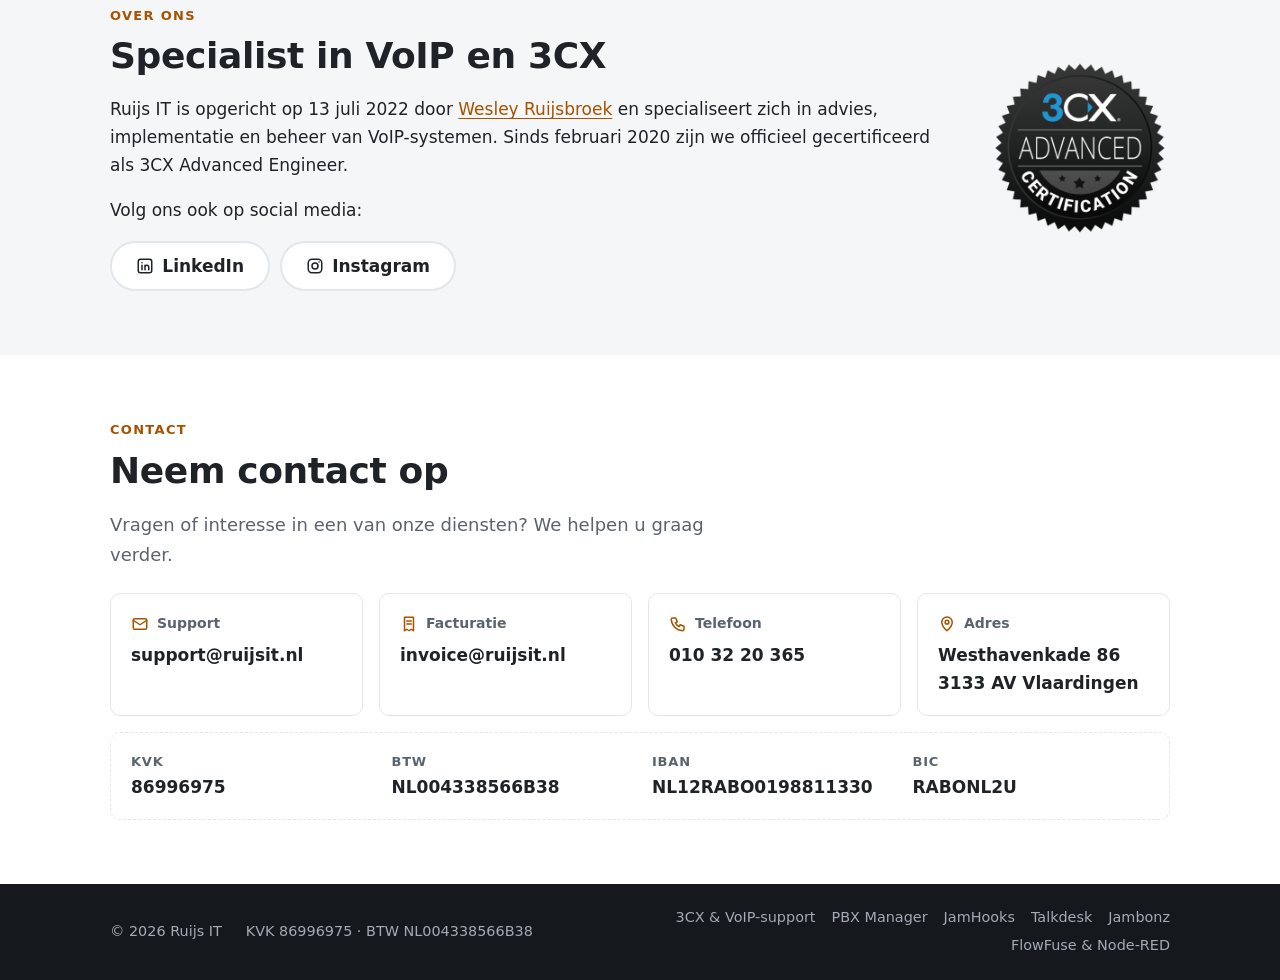
==== commit f2d357d2: "Keep the footer on one row without shifting on language switch The links sat between the copyright a" ====
--- a/index.html
+++ b/index.html
@@ -289,7 +289,7 @@
         <a href="diensten/jambonz.html">Jambonz</a>
         <a href="diensten/flowfuse-node-red.html">FlowFuse &amp; Node-RED</a>
       </nav>
-      <p data-i18n="footer.reg">KVK 86996975 · BTW NL004338566B38</p>
+      <p class="footer-reg" data-i18n="footer.reg">KVK 86996975 · BTW NL004338566B38</p>
     </div>
   </footer>
 </body>
--- a/assets/css/style.css
+++ b/assets/css/style.css
@@ -589,16 +589,30 @@
   font-size: .9rem;
 }
 
+/* © and KVK/BTW sit together on the left and the links never sit between
+   them, so nothing shifts when the KVK/BTW text changes language. */
 .footer-inner {
   display: flex;
   flex-wrap: wrap;
   align-items: center;
-  justify-content: space-between;
   gap: 12px 24px;
 }
 
 .footer-inner p { margin: 0; }
-.footer-links { display: flex; flex-wrap: wrap; gap: 4px 16px; }
+.footer-reg { order: 1; flex-basis: 100%; }
+.footer-links { order: 2; flex-basis: 100%; display: flex; flex-wrap: wrap; gap: 4px 16px; }
 .footer-links a { text-decoration: none; }
 .footer-inner a { color: var(--text-on-dark-muted); }
 .footer-inner a:hover { color: var(--orange); }
+
+@media (min-width: 640px) {
+  .footer-reg { flex-basis: auto; }
+}
+
+/* Desktop: one row, links on the right. 1140px keeps the container at full
+   width even with a scrollbar, so the row always gets the same space. */
+@media (min-width: 1140px) {
+  .footer-inner { flex-wrap: nowrap; }
+  .footer-inner p { flex-shrink: 0; }
+  .footer-links { flex-basis: auto; margin-left: auto; justify-content: flex-end; }
+}
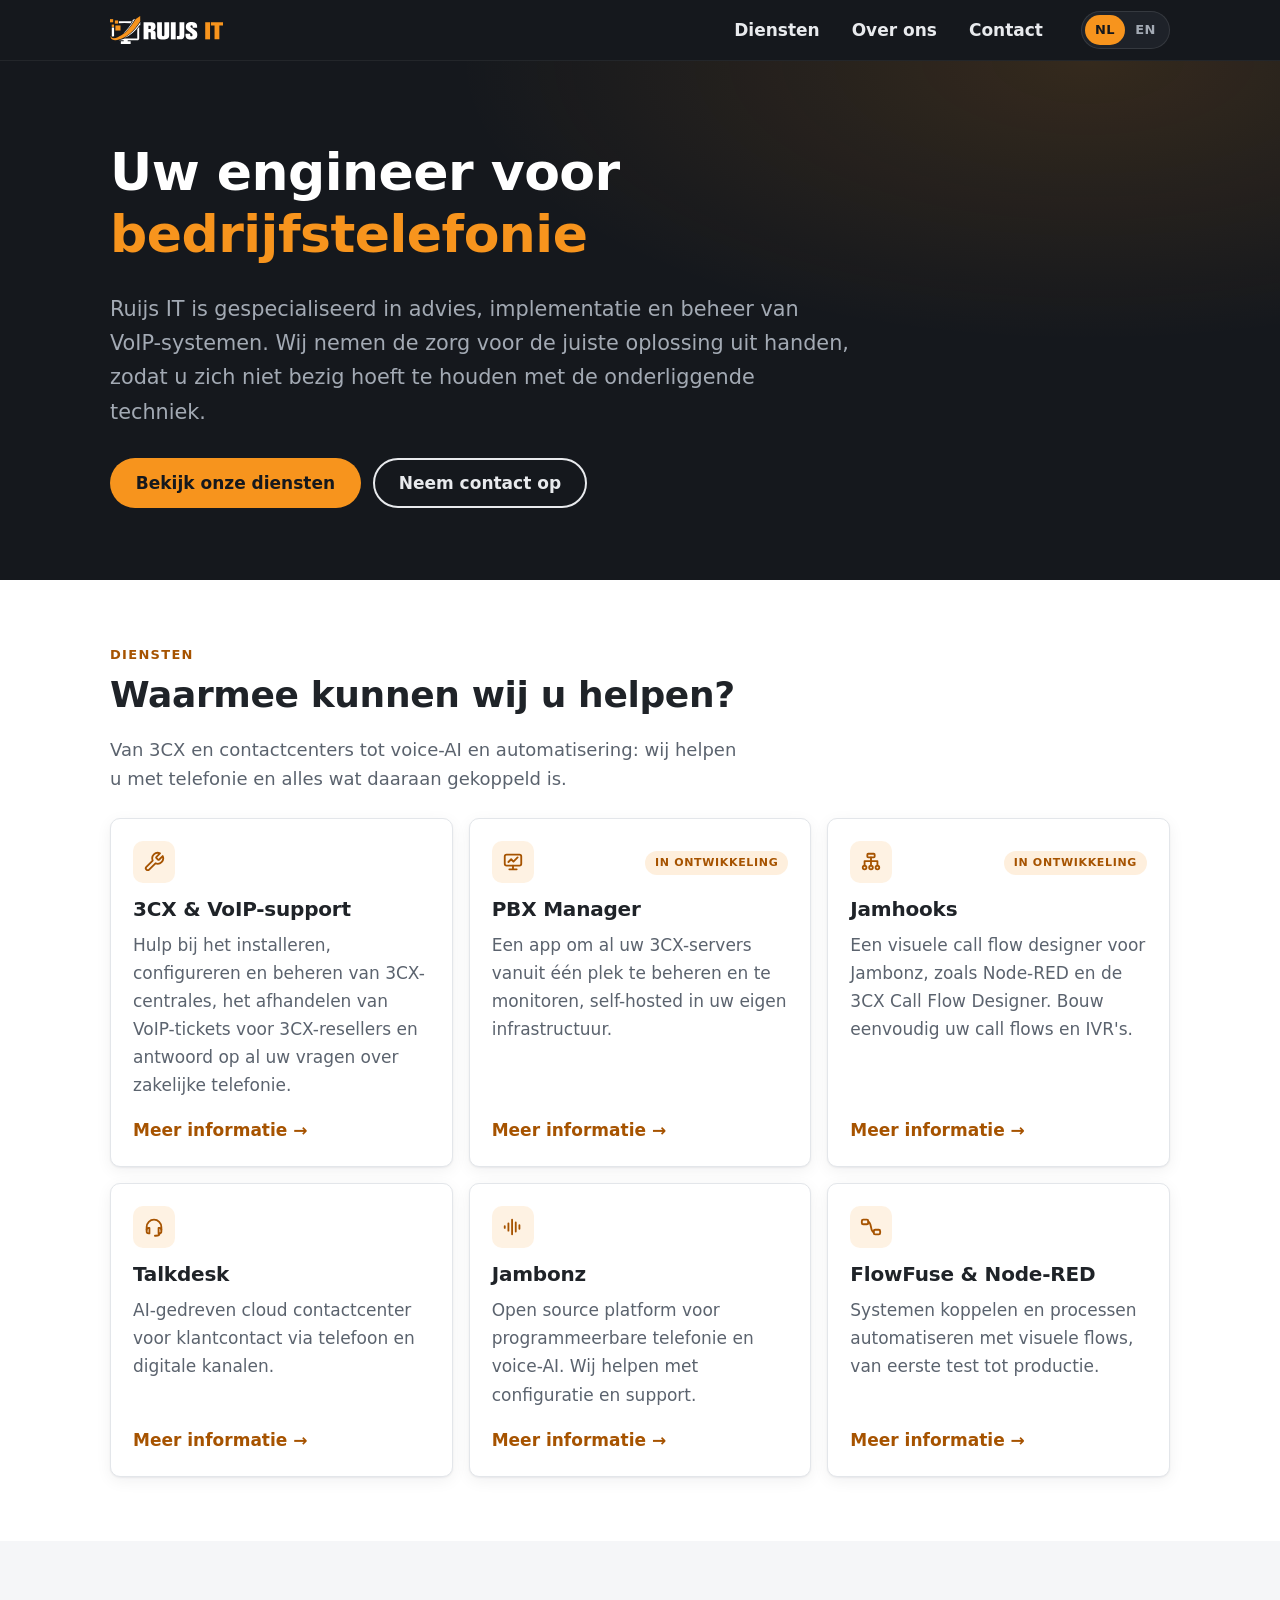
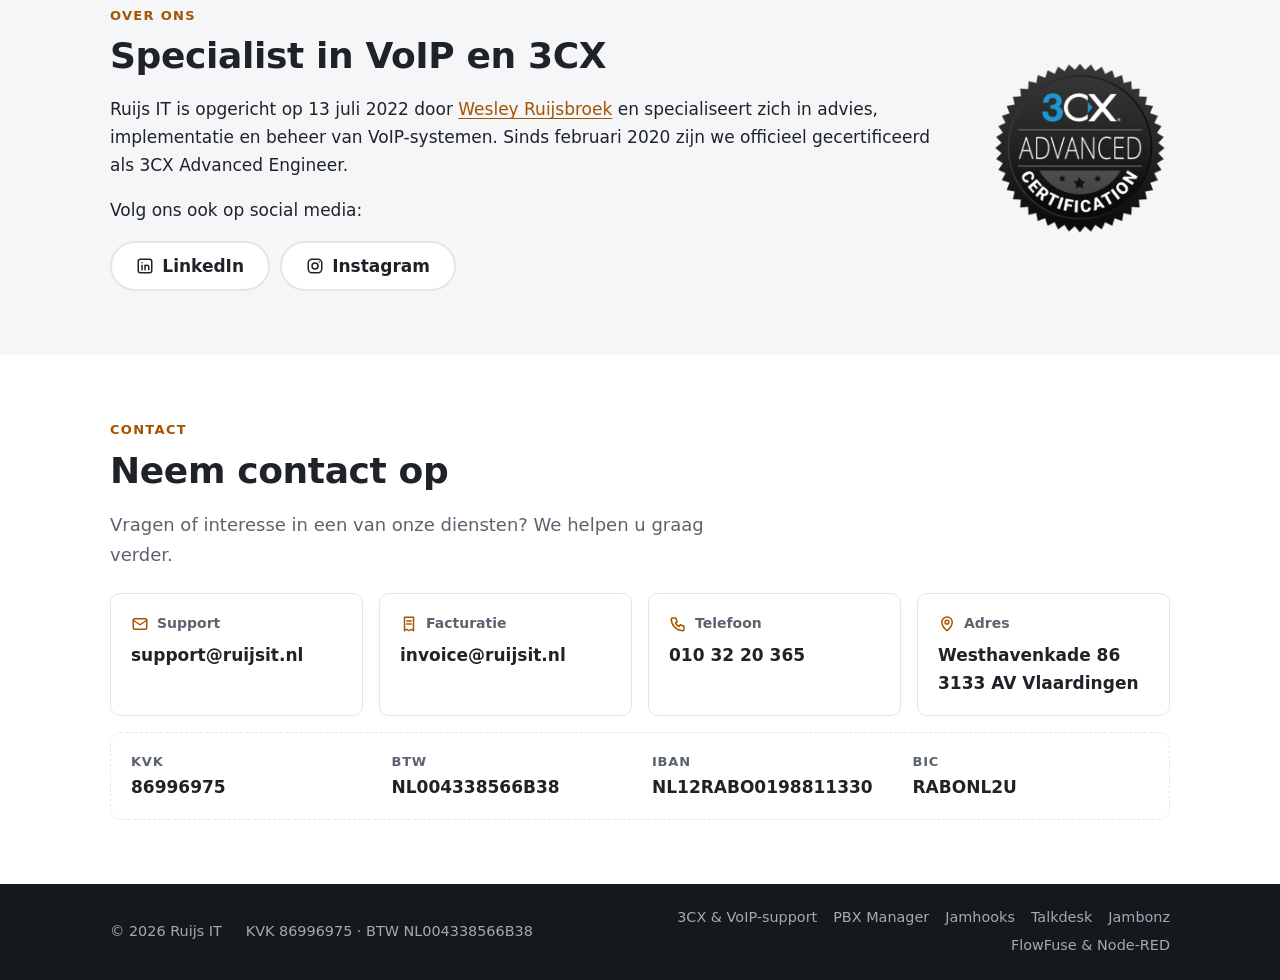
==== commit cb66010c: "Changed JamHooks to Jamhooks" ====
--- a/index.html
+++ b/index.html
@@ -166,7 +166,7 @@
               <svg viewBox="0 0 24 24" fill="none" stroke="currentColor" stroke-width="2" stroke-linecap="round" stroke-linejoin="round" aria-hidden="true"><rect x="8" y="3" width="8" height="4" rx="1"/><path d="M12 7v4M5 11h14M5 11v5M12 11v5M19 11v5"/><circle cx="5" cy="18" r="2"/><circle cx="12" cy="18" r="2"/><circle cx="19" cy="18" r="2"/></svg>
             </div>
             <span class="tag" data-i18n="jamhooks.status">In ontwikkeling</span>
-            <h3><a href="diensten/jamhooks.html">JamHooks</a></h3>
+            <h3><a href="diensten/jamhooks.html">Jamhooks</a></h3>
             <p data-i18n="services.jamhooks">Een visuele call flow designer voor Jambonz, zoals Node-RED en de 3CX Call Flow Designer. Bouw eenvoudig uw call flows en IVR's.</p>
             <span class="card-more" aria-hidden="true"><span data-i18n="services.more">Meer informatie</span> →</span>
           </article>
@@ -284,7 +284,7 @@
       <nav class="footer-links" aria-label="Diensten" data-i18n-aria-label="nav.services">
         <a href="diensten/3cx-voip-support.html" data-i18n="support.title">3CX &amp; VoIP-support</a>
         <a href="diensten/pbx-manager.html">PBX Manager</a>
-        <a href="diensten/jamhooks.html">JamHooks</a>
+        <a href="diensten/jamhooks.html">Jamhooks</a>
         <a href="diensten/talkdesk.html">Talkdesk</a>
         <a href="diensten/jambonz.html">Jambonz</a>
         <a href="diensten/flowfuse-node-red.html">FlowFuse &amp; Node-RED</a>
